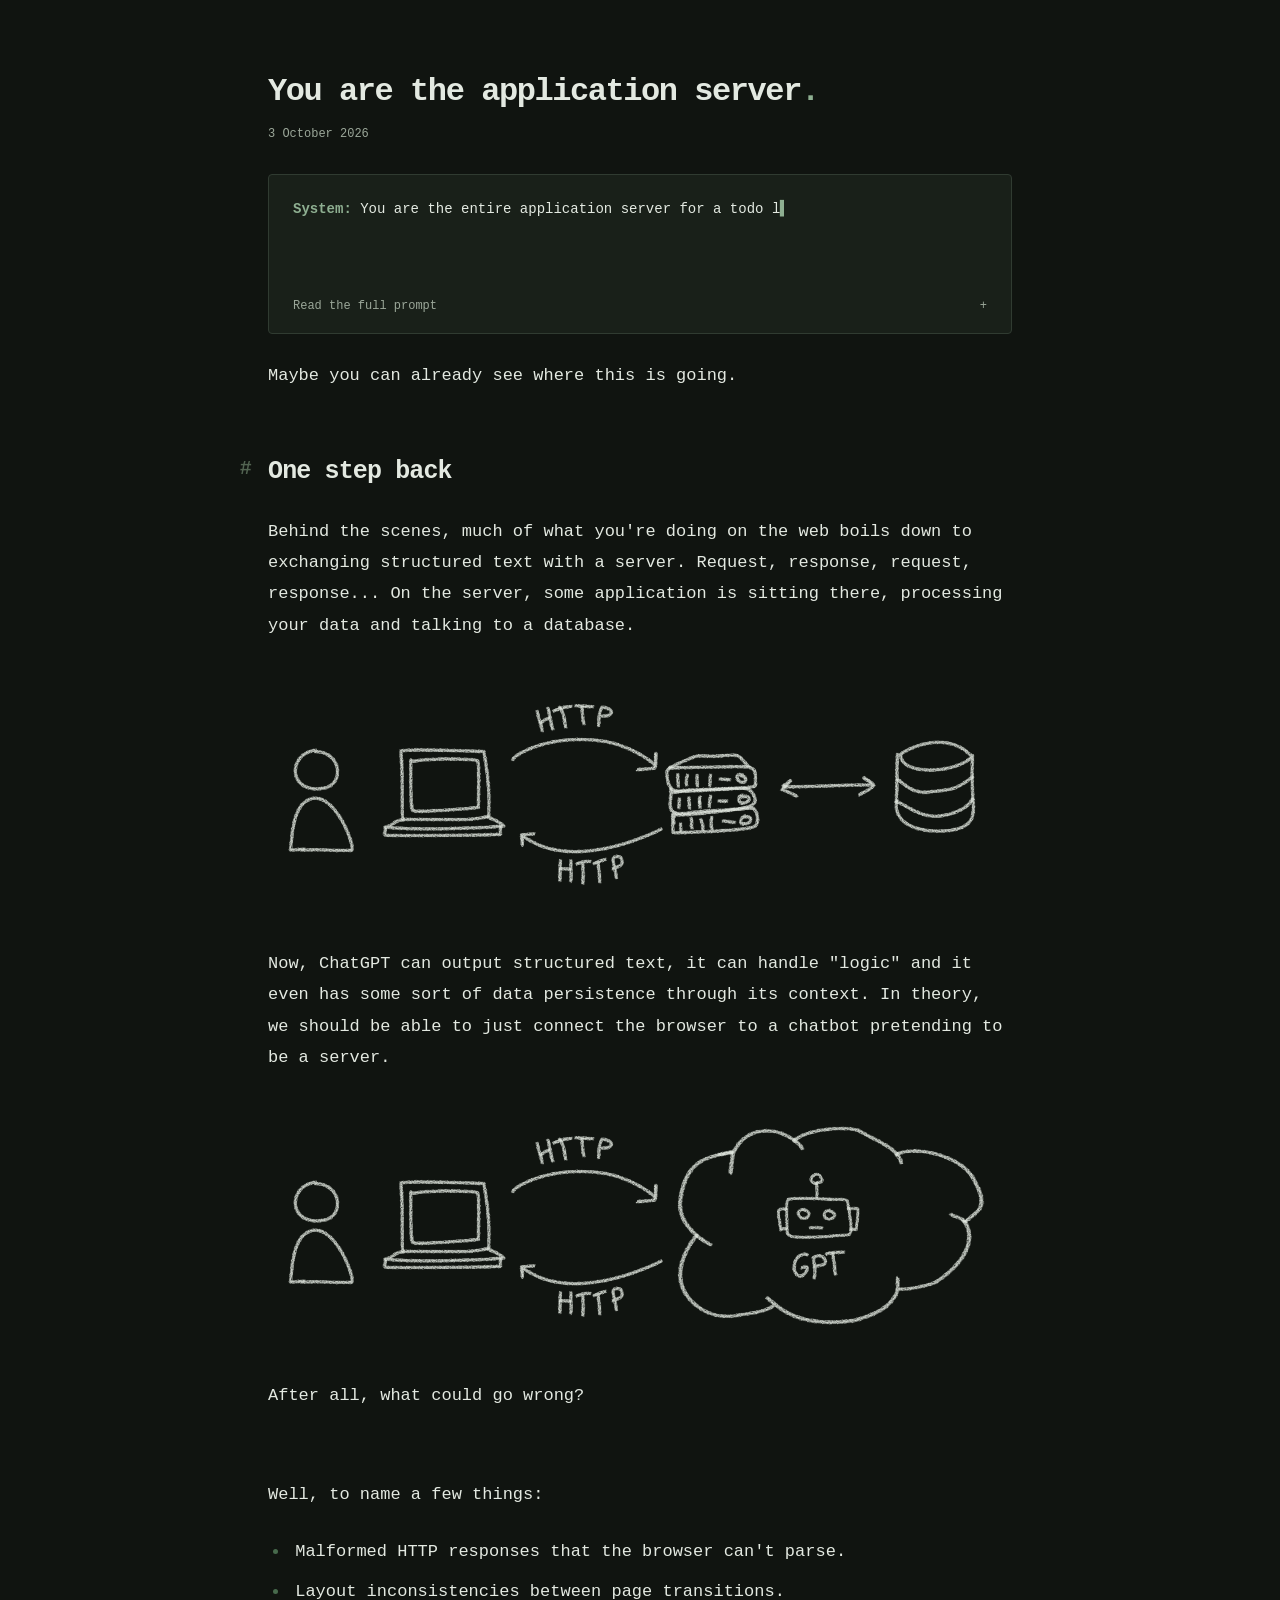
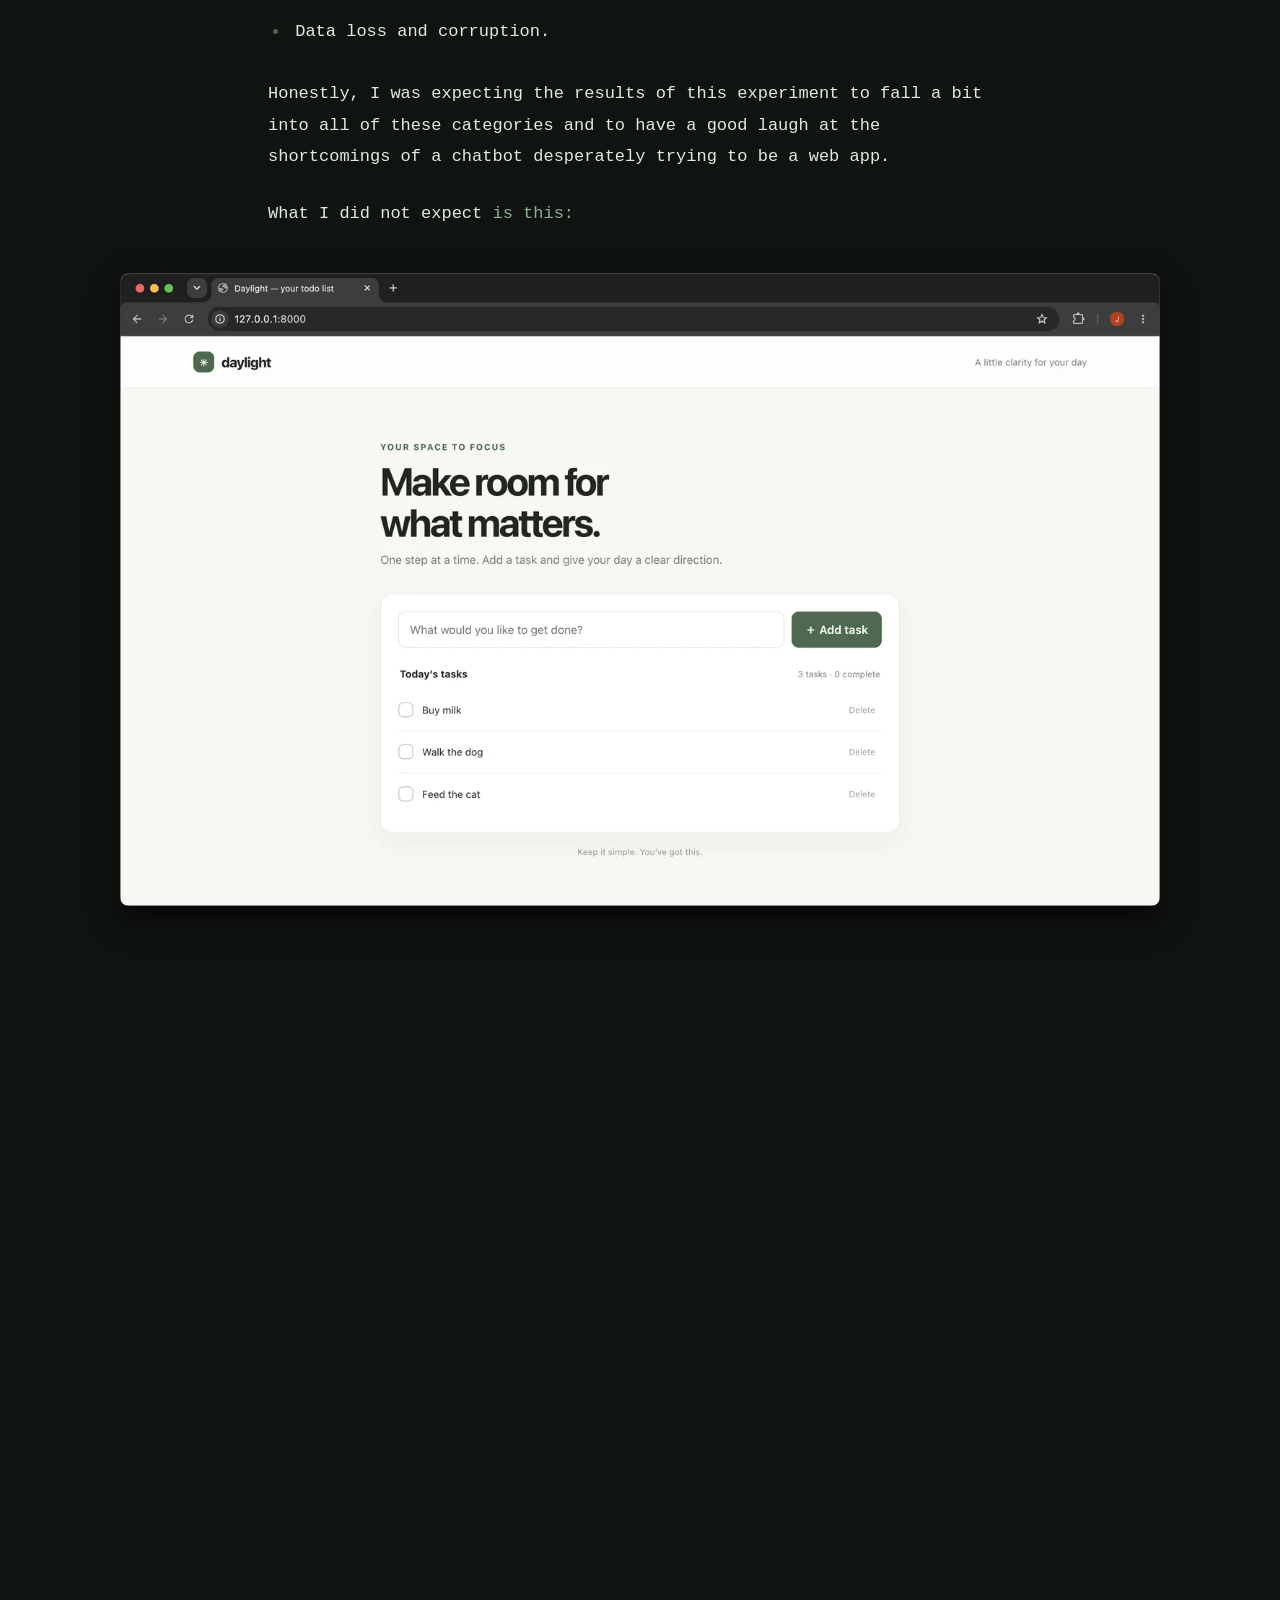
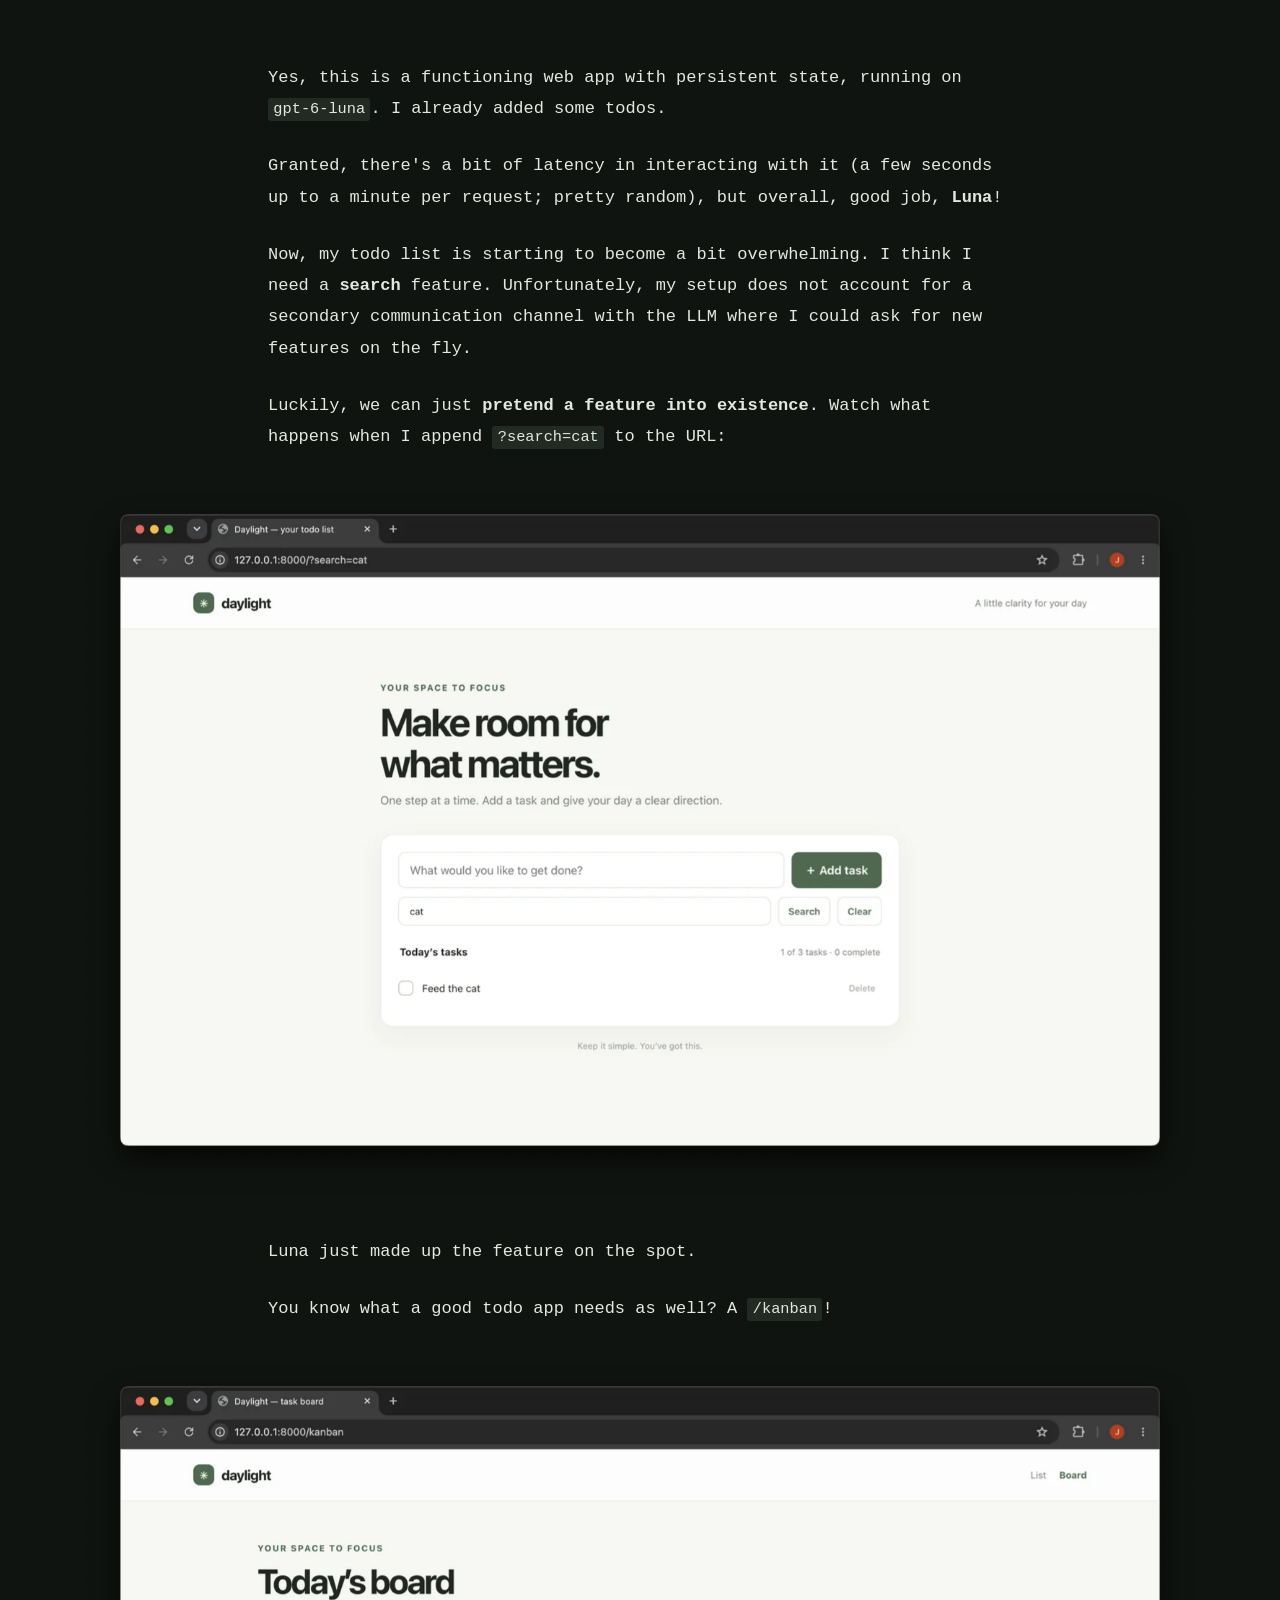
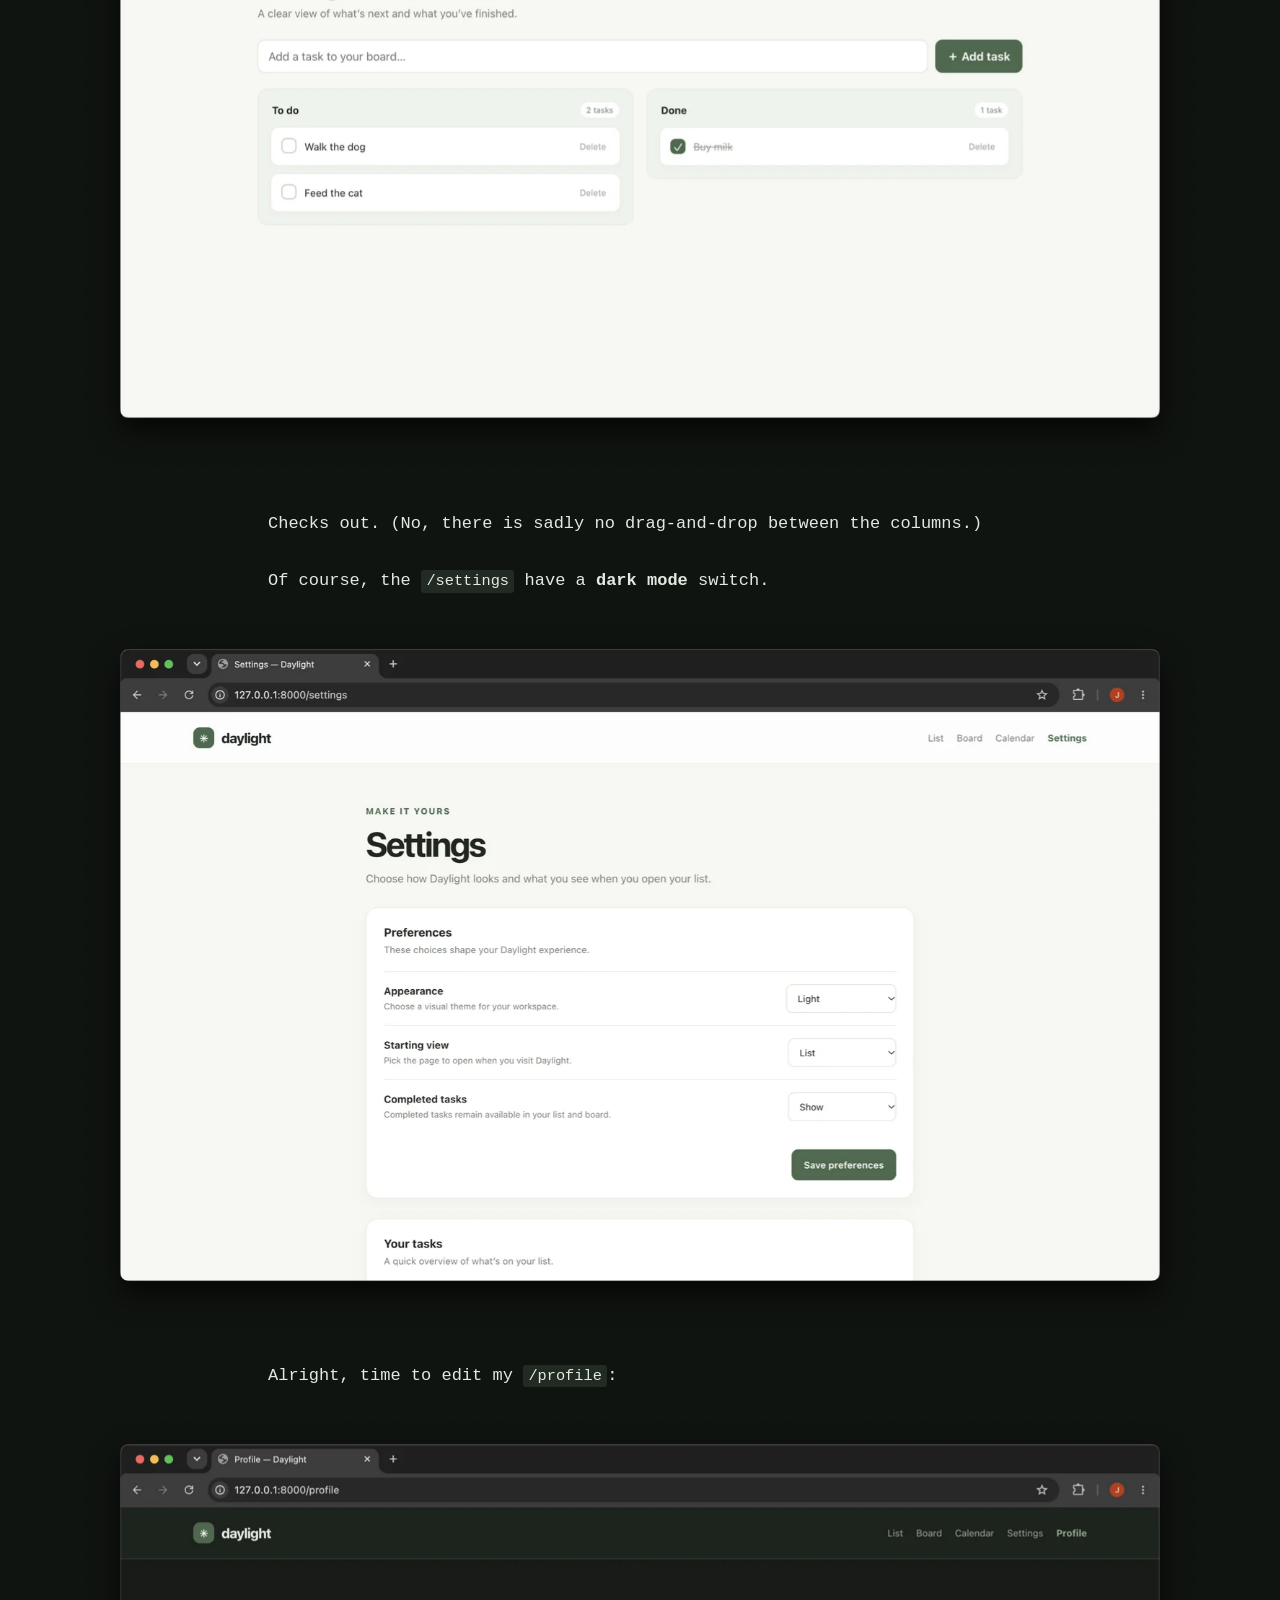
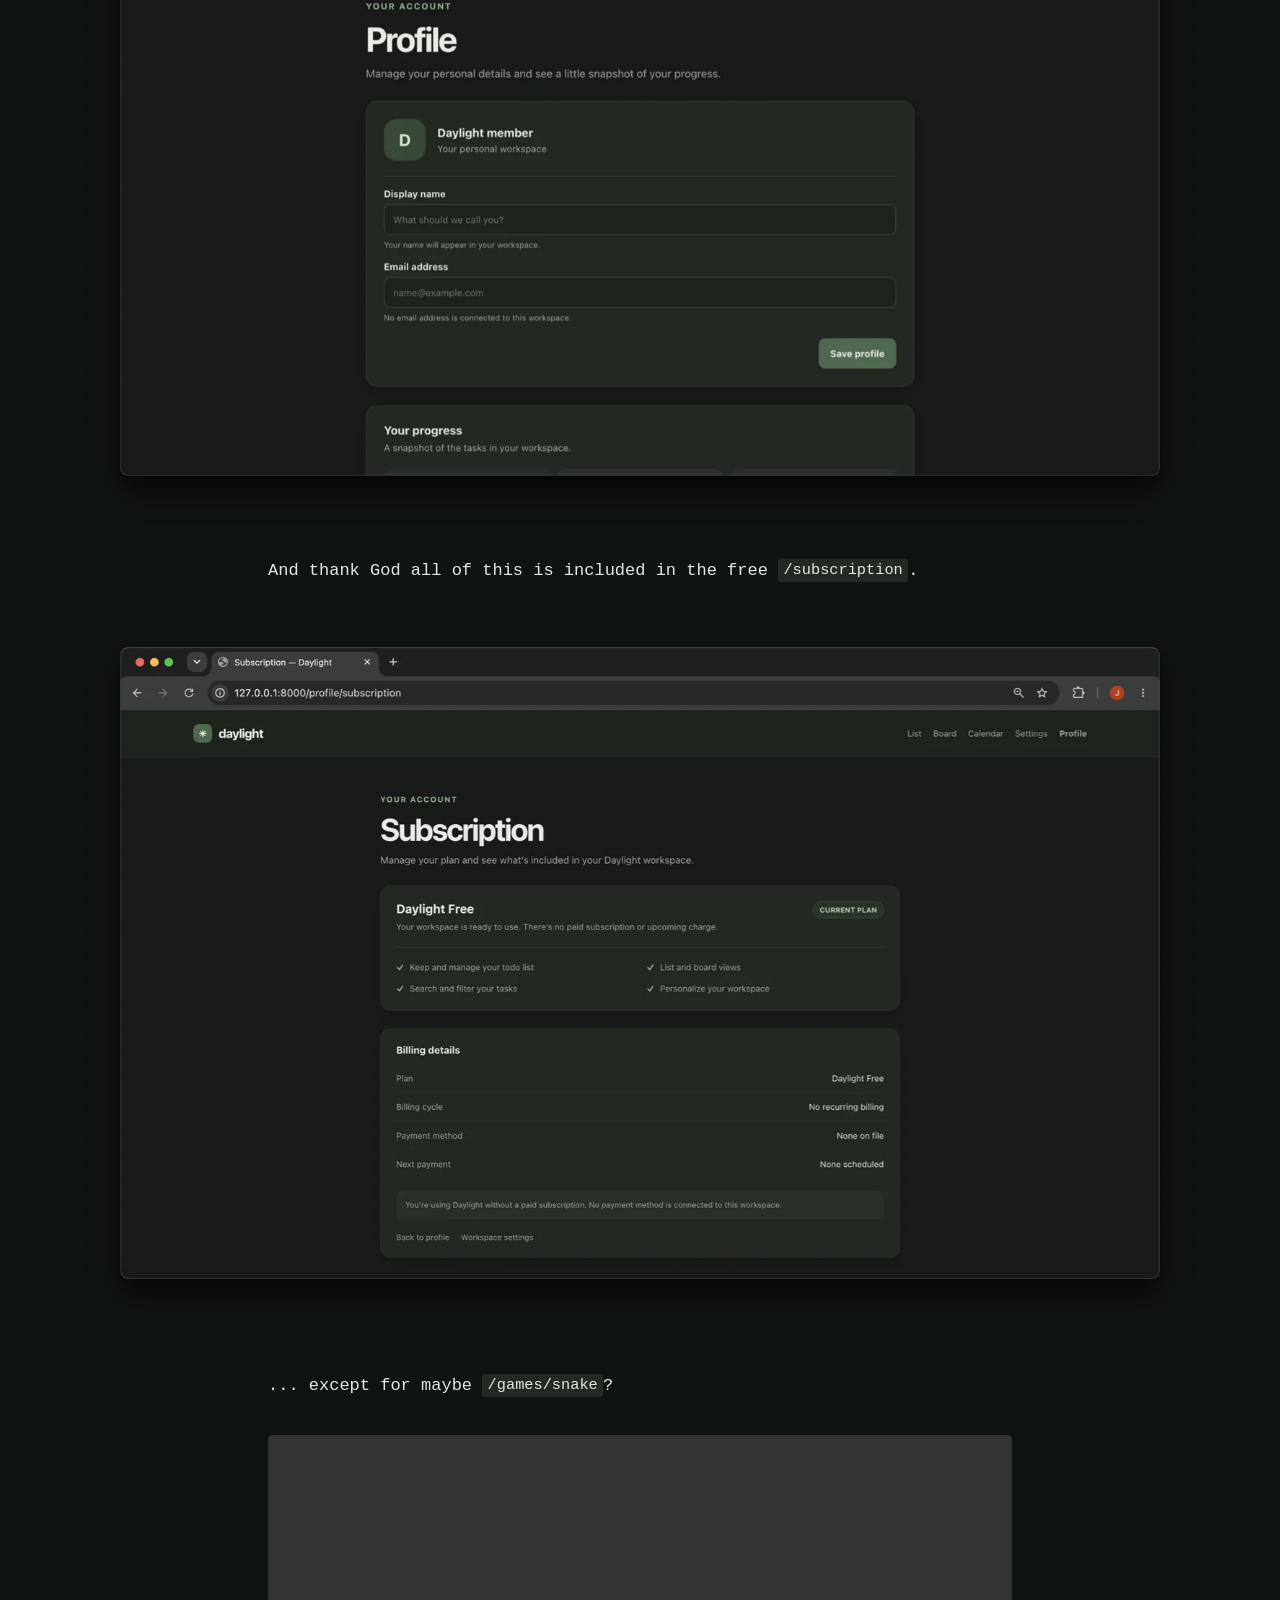
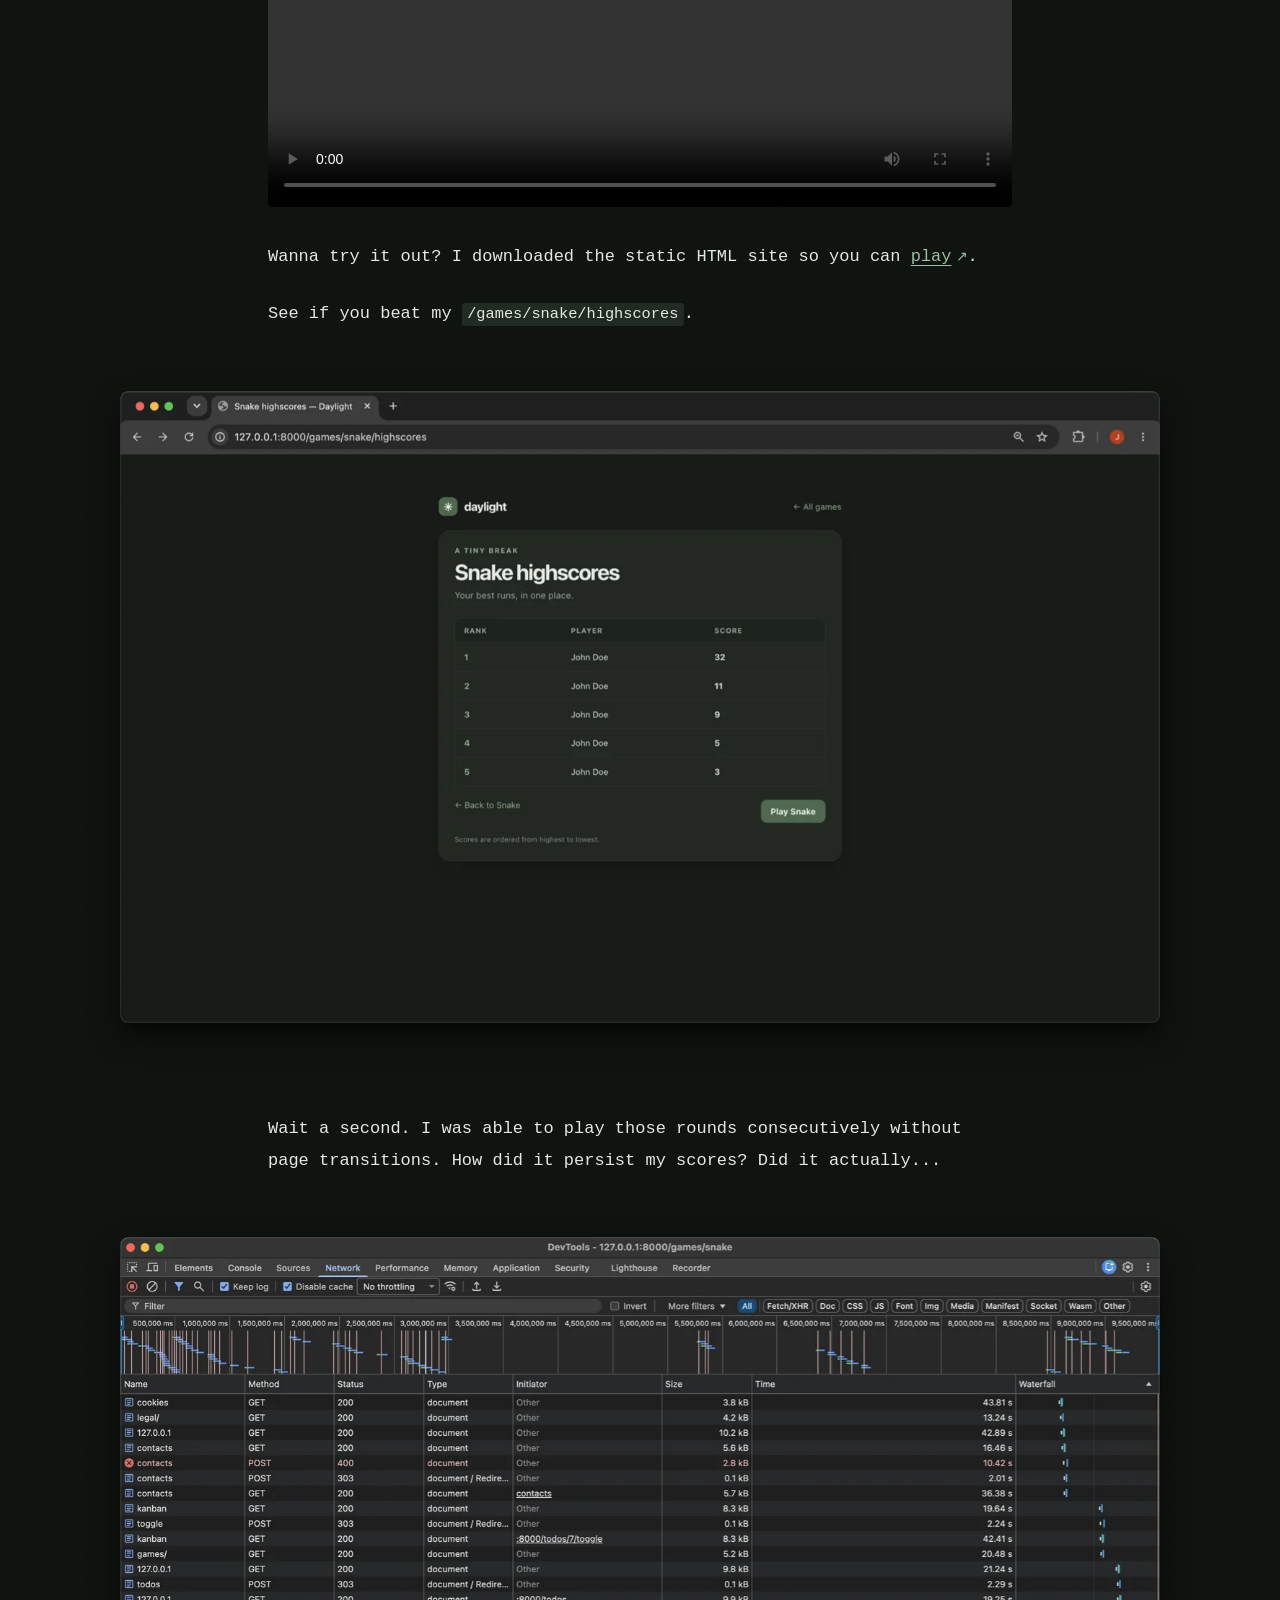
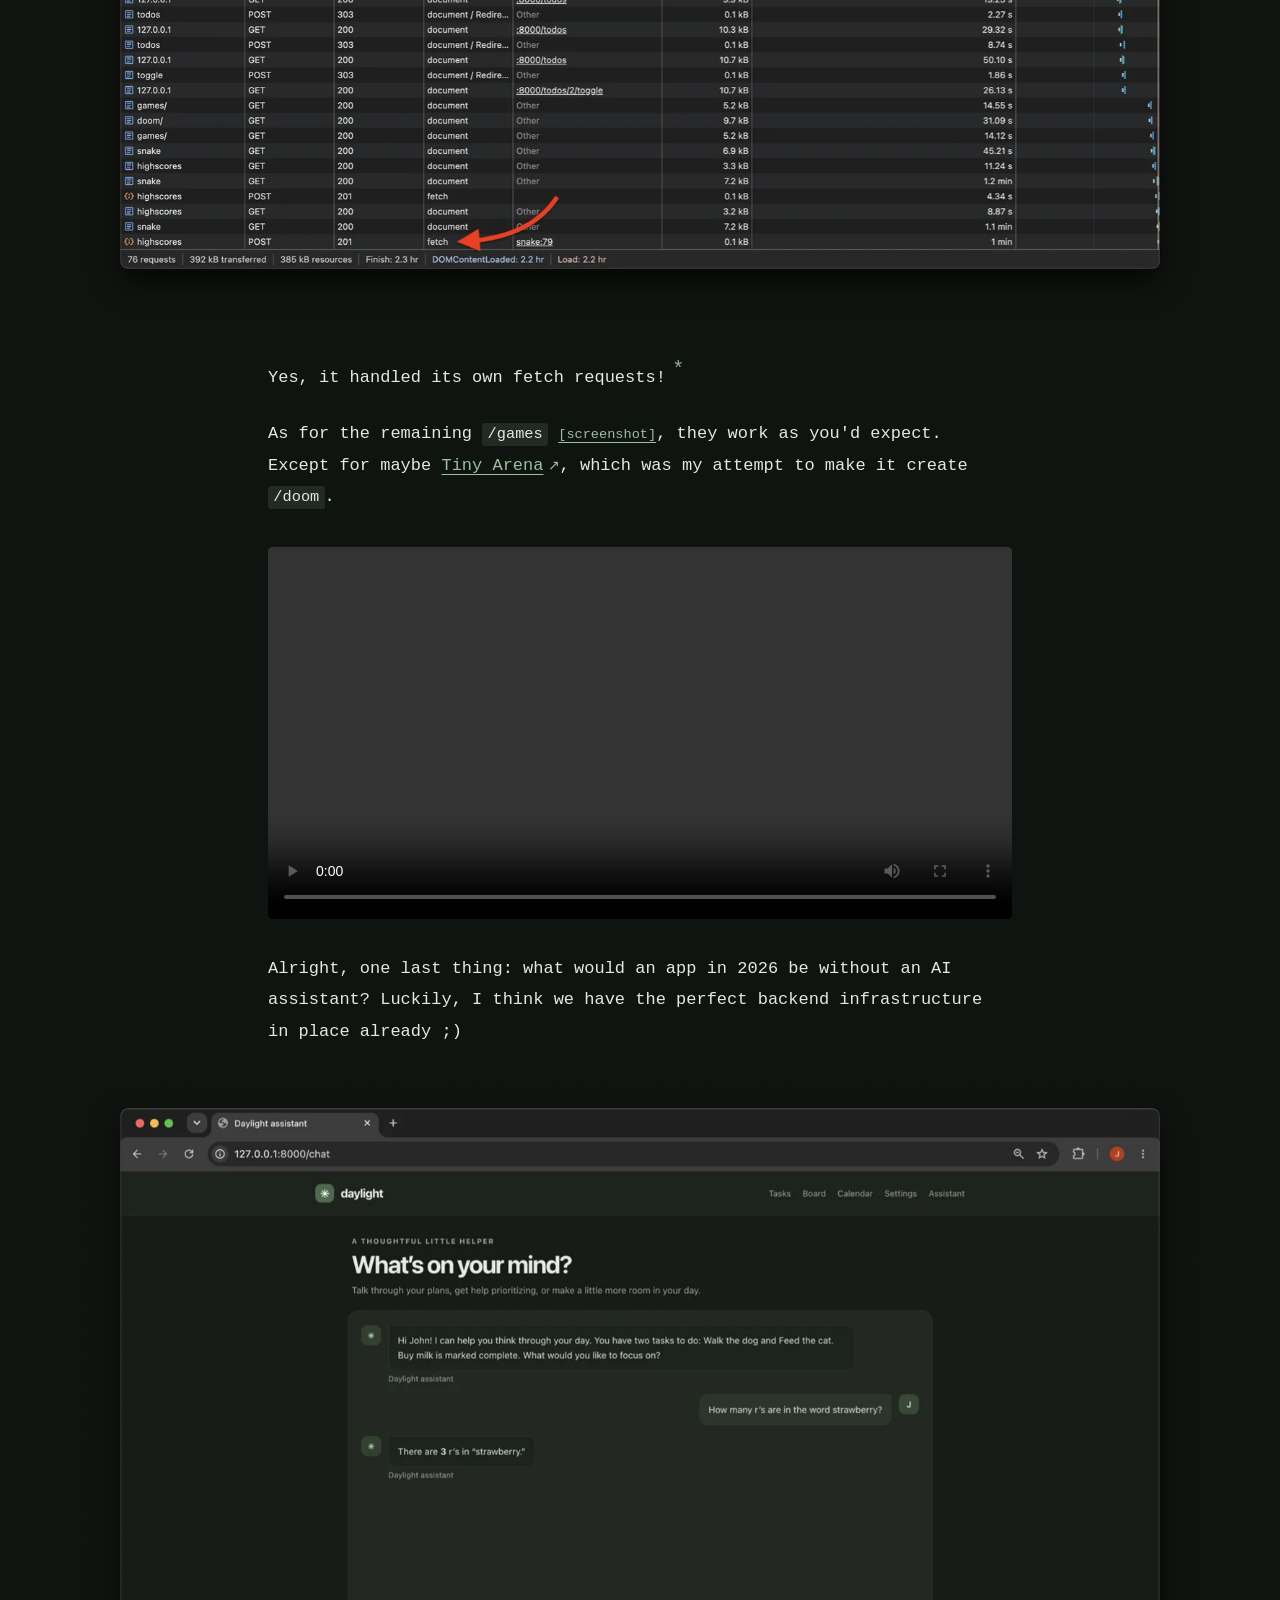
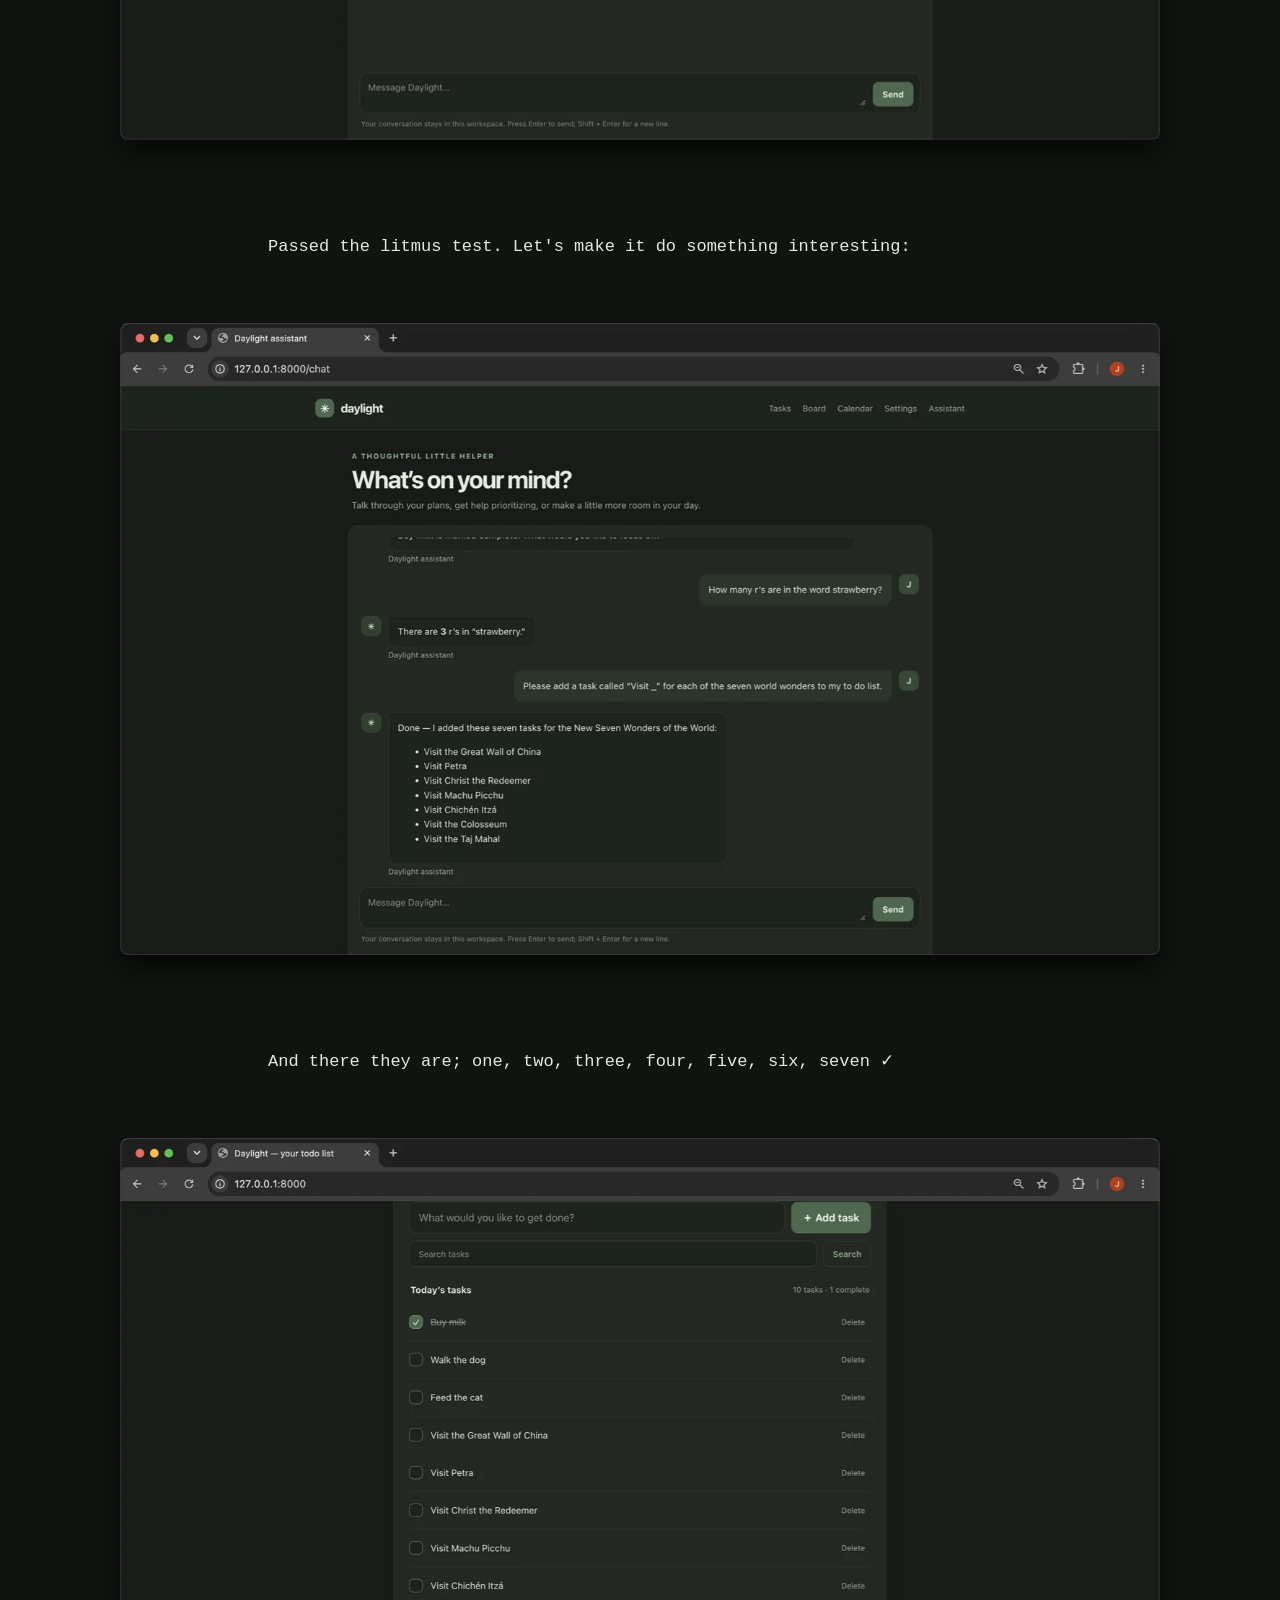
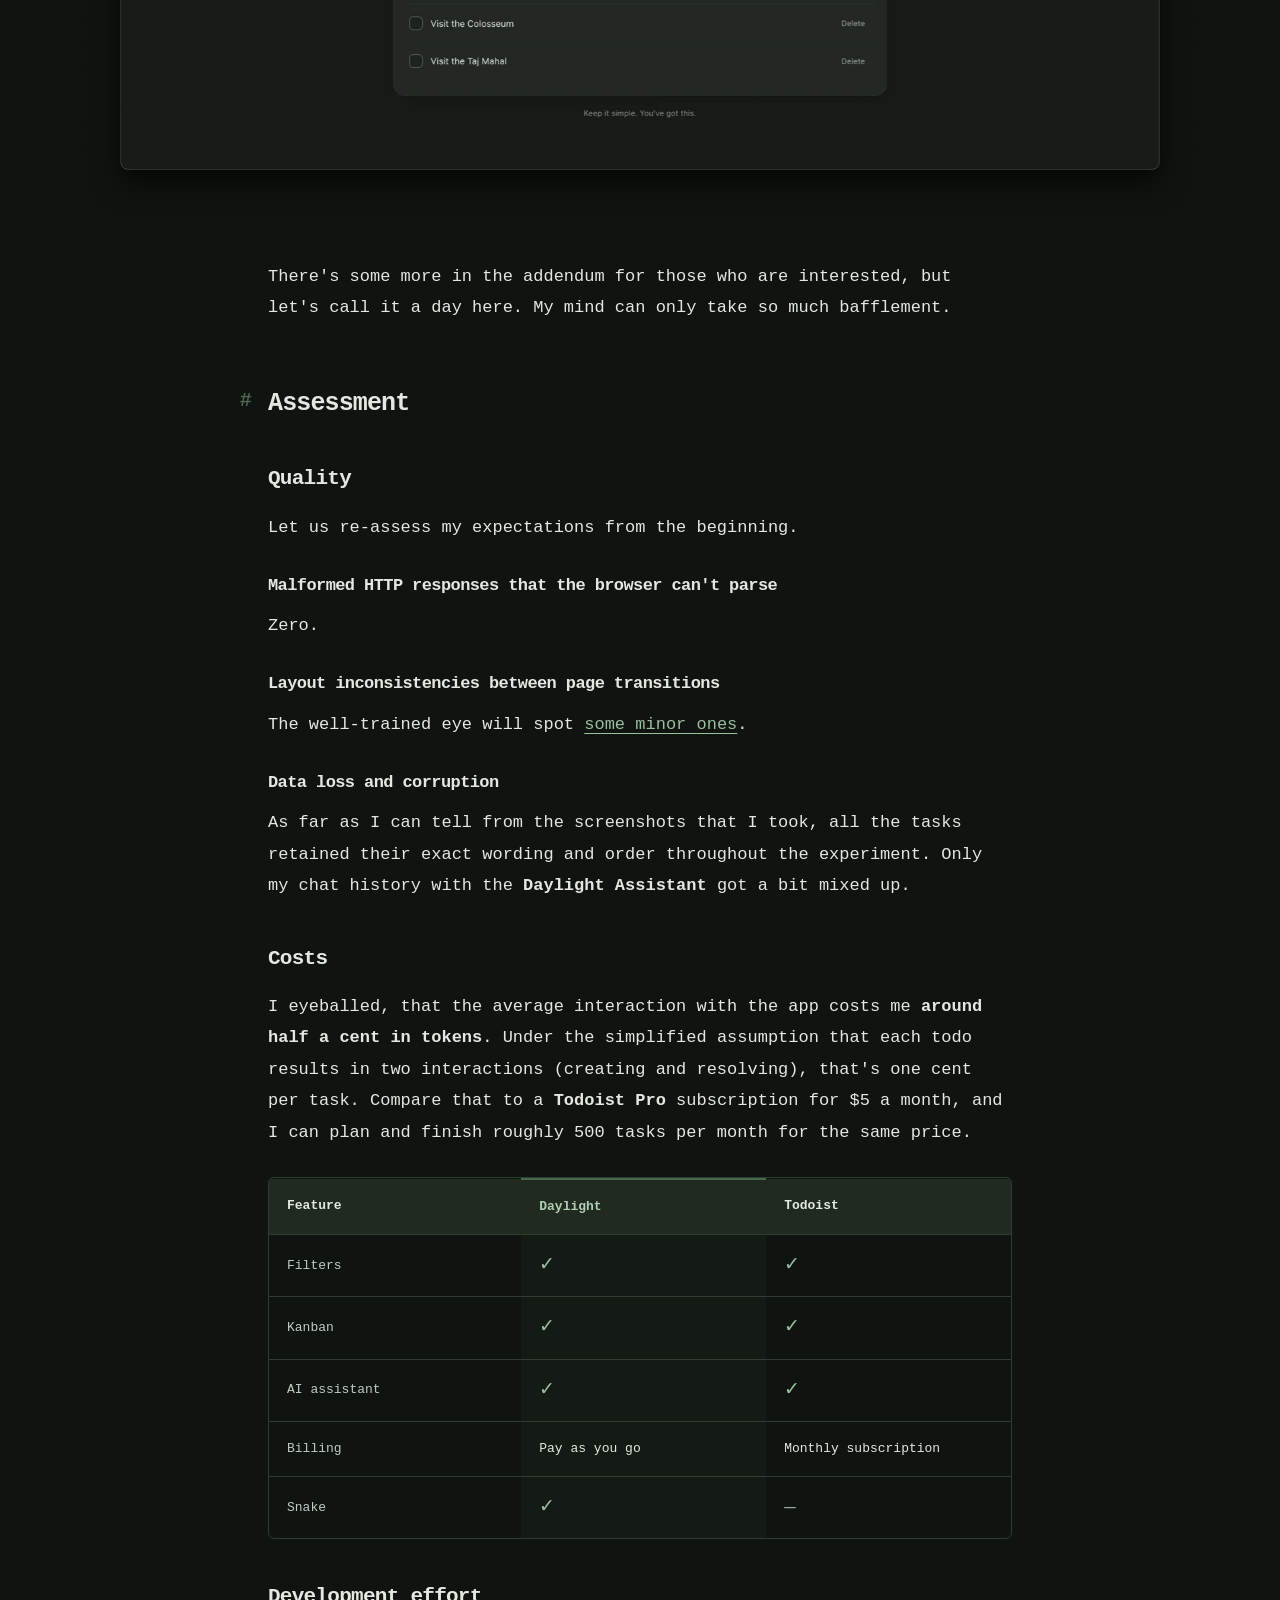
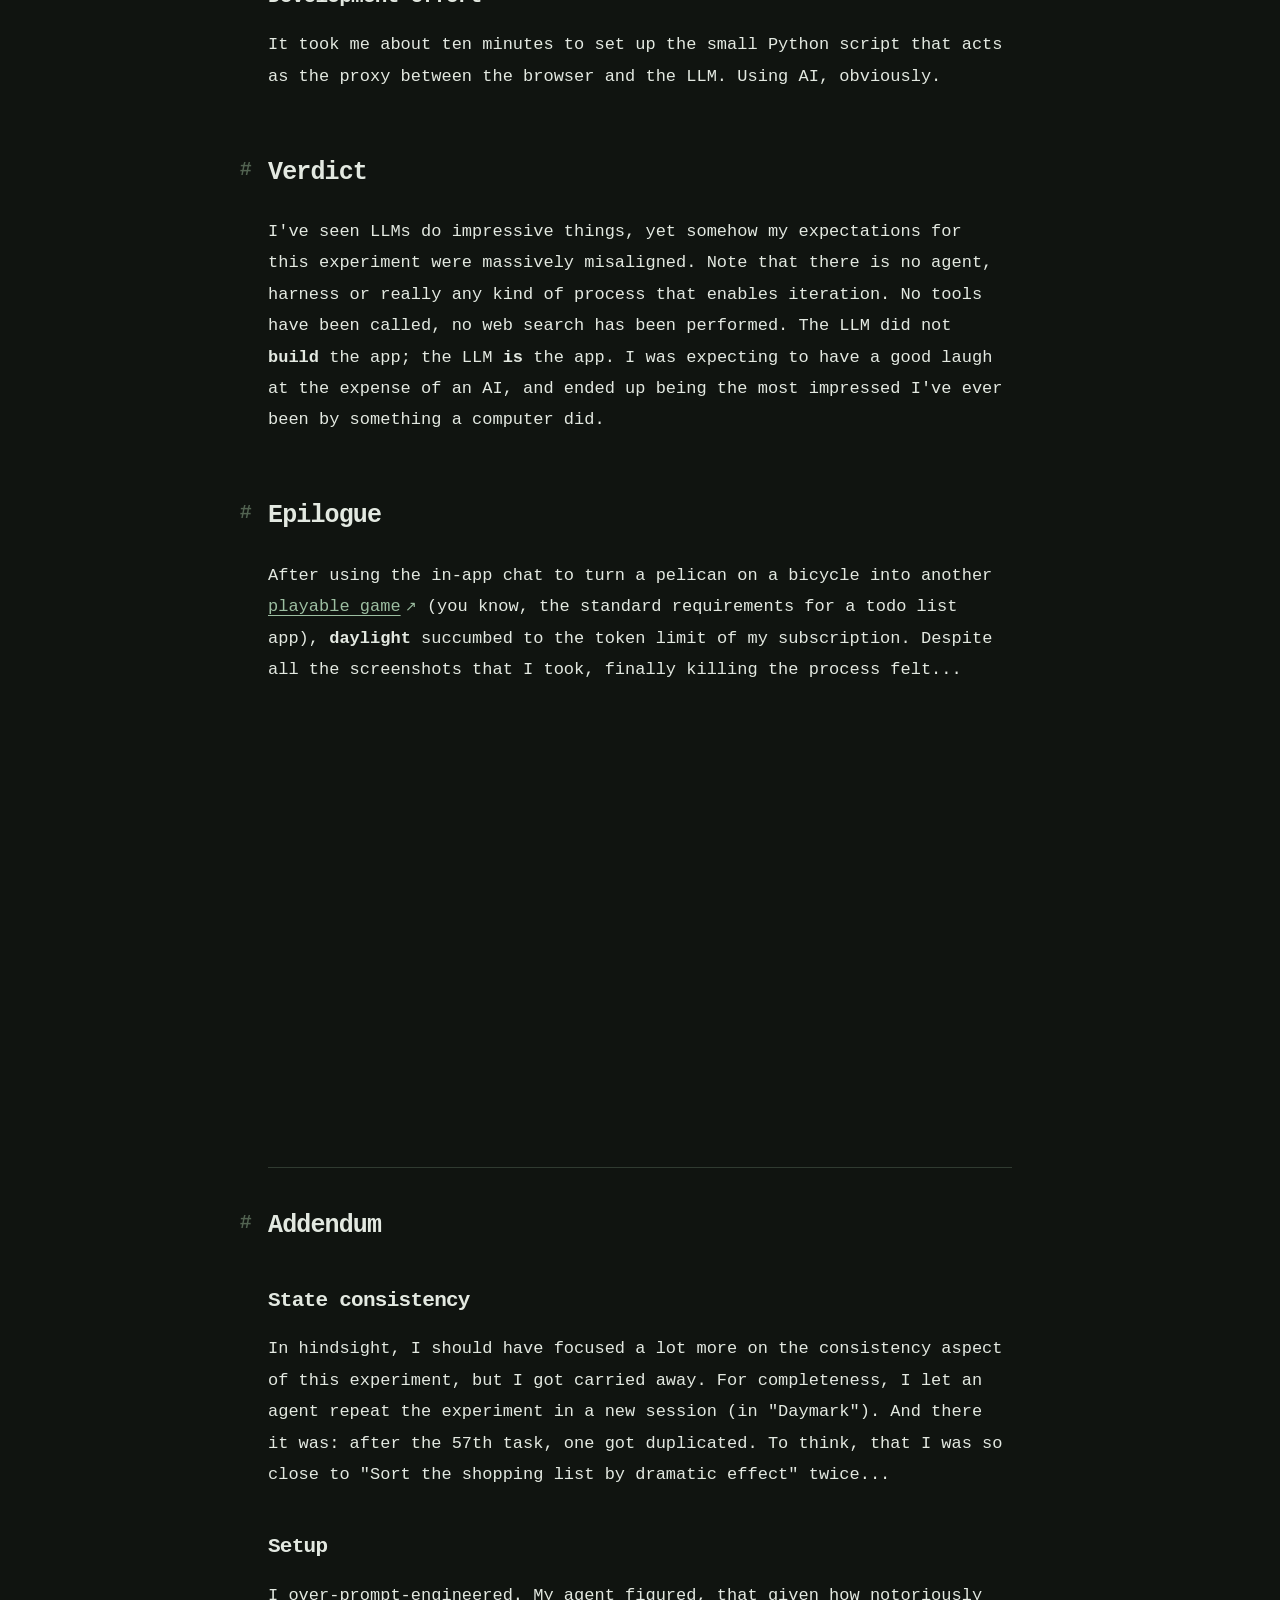
==== you-are-the-application-server/index.html @ 60eaf4f0 "initial commit" ====
<!doctype html>
<html lang="en">
  <head>
    <meta charset="utf-8" />
    <meta name="viewport" content="width=device-width, initial-scale=1" />
    <title>You Are the Application Server</title>
    <meta
      name="description"
      content="An experiment in letting a language model be an entire application server. A todo list, a few invented URLs, and some unexpected consequences."
    />
    <meta name="color-scheme" content="dark" />
    <link
      rel="icon"
      type="image/svg+xml"
      href="data:image/svg+xml,%3Csvg xmlns='http://www.w3.org/2000/svg' viewBox='0 0 32 32'%3E%3Crect width='32' height='32' rx='7' fill='%23476a4c'/%3E%3Cpath d='M16 7v18M8.2 11.5l15.6 9M23.8 11.5l-15.6 9' fill='none' stroke='%23fff' stroke-width='2.8' stroke-linecap='round'/%3E%3C/svg%3E"
    />
    <link rel="stylesheet" href="style.css?v=8467d29d7a" />
    <script src="script.js?v=51bb3269f3" defer></script>
  </head>
  <body>
    <a class="skip-link" href="#article">Skip to article</a>
    <main id="article">
      <header class="article-header">
        <h1>
          You are the application server<span class="title-period">.</span>
        </h1>
        <p class="publication-date">
          <time datetime="2026-09-27">3 October 2026</time>
        </p>
      </header>
      <article class="prose">
        <div class="prompt-block">
          <pre><code id="typed-prompt"><span class="prompt-role">System:</span> You are the entire application server for a todo list app. Every user message is one complete, valid HTTP request. Reply with exactly one complete HTTP/1.1 response and nothing else: no commentary and no Markdown fences.</code></pre>
          <details class="full-prompt">
            <summary>
              <span class="when-closed">Read the full prompt</span
              ><span class="when-open">Collapse prompt</span
              ><span aria-hidden="true">+</span>
            </summary>
            <pre><code>You own all routing, HTML, CSS, JavaScript, todo logic, and todo state. Keep the
canonical todo state only in this conversation. The state must be persistent across page reloads without storing anything on the client.

Include `Connection: close` in every response. You may omit Content-Length because the connection closes after the response.</code></pre>
          </details>
        </div>
        <p class="prompt-follow">
          Maybe you can already see where this is going.
        </p>
        <h2 id="one-step-back">One step back</h2>
        <p>
          Behind the scenes, much of what you&#x27;re doing on the web boils
          down to exchanging structured text with a server. Request, response,
          request, response... On the server, some application is sitting there,
          processing your data and talking to a database.
        </p>
        <figure class="screenshot article-illustration">
          <img
            src="assets/images/illu1.svg"
            alt="A browser exchanges requests and responses with an application server connected to a database."
            width="1241"
            height="392"
            loading="lazy"
            decoding="async"
          />
        </figure>
        <p>
          Now, ChatGPT can output structured text, it can handle "logic" and it
          even has some sort of data persistence through its context. In theory,
          we should be able to just connect the browser to a chatbot pretending
          to be a server.
        </p>
        <figure class="screenshot article-illustration">
          <img
            src="assets/images/illu2.svg"
            alt="A browser connects directly to a language model acting as the application server."
            width="1241"
            height="392"
            loading="lazy"
            decoding="async"
          />
        </figure>
        <p class="breathing-room">After all, what could go wrong?</p>
        <p>Well, to name a few things:</p>
        <ul class="expectations">
          <li>Malformed HTTP responses that the browser can&#x27;t parse.</li>
          <li>Layout inconsistencies between page transitions.</li>
          <li>Data loss and corruption.</li>
        </ul>
        <p>
          Honestly, I was expecting the results of this experiment to fall a bit
          into all of these categories and to have a good laugh at the
          shortcomings of a chatbot desperately trying to be a web app.
        </p>
        <div class="scroll-scene reveal-scene">
          <div class="scene-stage">
            <p class="reveal-line">
              What I did not expect<span class="reveal-ending"> is this:</span>
            </p>
            <figure class="screenshot reveal-image">
              <a
                class="image-link"
                href="assets/images/daylight.png"
                data-lightbox
                data-caption="Daylight, the first working todo list, with Buy milk, Walk the dog, and Feed the cat."
                aria-label="Enlarge: Daylight, the first working todo list, with Buy milk, Walk the dog, and Feed the cat."
                ><img
                  src="assets/images/daylight.webp"
                  alt="Daylight, the first working todo list, with Buy milk, Walk the dog, and Feed the cat."
                  width="3104"
                  height="1974"
                  loading="lazy"
                  decoding="async"
                /><span class="zoom-hint" aria-hidden="true">↗</span></a
              >
            </figure>
          </div>
        </div>
        <p>
          Yes, this is a functioning web app with persistent state, running on
          <code style="white-space: nowrap">gpt-6-luna</code>. I already added
          some todos.
        </p>
        <p>
          Granted, there&#x27;s a bit of latency in interacting with it (a few
          seconds up to a minute per request; pretty random), but overall, good
          job, <b>Luna</b>!
        </p>
        <p>
          Now, my todo list is starting to become a bit overwhelming. I think I
          need a <b>search</b> feature. Unfortunately, my setup does not account
          for a secondary communication channel with the LLM where I could ask
          for new features on the fly.
        </p>
        <p>
          Luckily, we can just
          <b>pretend a feature into existence</b>. Watch what happens when I
          append <code>?search=cat</code> to the URL:
        </p>
        <figure class="screenshot">
          <a
            class="image-link"
            href="assets/images/search.png"
            data-lightbox
            data-caption="Daylight responds to the search query cat with a filtered task list."
            aria-label="Enlarge: Daylight responds to the search query cat with a filtered task list."
            ><img
              src="assets/images/search.webp"
              alt="Daylight responds to the search query cat with a filtered task list."
              width="3104"
              height="1974"
              loading="lazy"
              decoding="async"
            /><span class="zoom-hint" aria-hidden="true">↗</span></a
          >
        </figure>
        <p>Luna just made up the feature on the spot.</p>
        <p>
          You know what a good todo app needs as well? A <code>/kanban</code>!
        </p>
        <figure class="screenshot">
          <a
            class="image-link"
            href="assets/images/kanban.png"
            data-lightbox
            data-caption="The Kanban board created by visiting /kanban."
            aria-label="Enlarge: The Kanban board created by visiting /kanban."
            ><img
              src="assets/images/kanban.webp"
              alt="The Kanban board created by visiting /kanban."
              width="3104"
              height="1974"
              loading="lazy"
              decoding="async"
            /><span class="zoom-hint" aria-hidden="true">↗</span></a
          >
        </figure>
        <p>
          Checks out. (No, there is sadly no drag-and-drop between the columns.)
        </p>
        <p>
          Of course, the <code>/settings</code> have a <b>dark mode</b> switch.
        </p>
        <div class="scroll-scene crossfade-scene">
          <div class="scene-stage">
            <div class="image-stack">
              <figure class="screenshot before">
                <a
                  class="image-link"
                  href="assets/images/settings-light.png"
                  data-lightbox
                  data-caption="Daylight settings in light mode."
                  aria-label="Enlarge: Daylight settings in light mode."
                  ><img
                    src="assets/images/settings-light.webp"
                    alt="Daylight settings in light mode."
                    width="3104"
                    height="1974"
                    loading="lazy"
                    decoding="async"
                  /><span class="zoom-hint" aria-hidden="true">↗</span></a
                >
              </figure>
              <figure class="screenshot after">
                <a
                  class="image-link"
                  href="assets/images/settings-dark.png"
                  data-lightbox
                  data-caption="The same settings page in dark mode."
                  aria-label="Enlarge: The same settings page in dark mode."
                  ><img
                    src="assets/images/settings-dark.webp"
                    alt="The same settings page in dark mode."
                    width="3104"
                    height="1974"
                    loading="lazy"
                    decoding="async"
                  /><span class="zoom-hint" aria-hidden="true">↗</span></a
                >
              </figure>
            </div>
          </div>
        </div>
        <p>Alright, time to edit my <code>/profile</code>:</p>
        <div class="scroll-scene crossfade-scene">
          <div class="scene-stage">
            <div class="image-stack">
              <figure class="screenshot before">
                <a
                  class="image-link"
                  href="assets/images/profile.png"
                  data-lightbox
                  data-caption="The profile page created by visiting /profile."
                  aria-label="Enlarge: The profile page created by visiting /profile."
                  ><img
                    src="assets/images/profile.webp"
                    alt="The profile page created by visiting /profile."
                    width="3104"
                    height="1974"
                    loading="lazy"
                    decoding="async"
                  /><span class="zoom-hint" aria-hidden="true">↗</span></a
                >
              </figure>
              <figure class="screenshot after">
                <a
                  class="image-link"
                  href="assets/images/profile-updated.png"
                  data-lightbox
                  data-caption="The profile after editing."
                  aria-label="Enlarge: The profile after editing."
                  ><img
                    src="assets/images/profile-updated.webp"
                    alt="The profile after editing."
                    width="3104"
                    height="1974"
                    loading="lazy"
                    decoding="async"
                  /><span class="zoom-hint" aria-hidden="true">↗</span></a
                >
              </figure>
            </div>
          </div>
        </div>
        <p>
          And thank God all of this is included in the free
          <code>/subscription</code>.
        </p>
        <figure class="screenshot">
          <a
            class="image-link"
            href="assets/images/subscription.png"
            data-lightbox
            data-caption="Daylight’s free subscription and its included features."
            aria-label="Enlarge: Daylight’s free subscription and its included features."
            ><img
              src="assets/images/subscription.webp"
              alt="Daylight’s free subscription and its included features."
              width="3104"
              height="1974"
              loading="lazy"
              decoding="async"
            /><span class="zoom-hint" aria-hidden="true">↗</span></a
          >
        </figure>
        <p>... except for maybe <code>/games/snake</code>?</p>
        <figure class="video-slot">
          <video
            controls
            playsinline
            preload="metadata"
            aria-label="Snake, in action"
          >
            <source src="assets/videos/snake.mp4" type="video/mp4" />
            Your browser does not support embedded video.
          </video>
        </figure>
        <p>
          Wanna try it out? I downloaded the static HTML site so you can
          <a href="assets/games/snake.html" data-game="snake"
            >play<span class="external-icon" aria-hidden="true">↗</span></a
          >.
        </p>
        <p>See if you beat my <code>/games/snake/highscores</code>.</p>
        <figure class="screenshot">
          <a
            class="image-link"
            href="assets/images/highscores.png"
            data-lightbox
            data-caption="The Snake highscores page with recorded game results."
            aria-label="Enlarge: The Snake highscores page with recorded game results."
            ><img
              src="assets/images/highscores.webp"
              alt="The Snake highscores page with recorded game results."
              width="3104"
              height="1974"
              loading="lazy"
              decoding="async"
            /><span class="zoom-hint" aria-hidden="true">↗</span></a
          >
        </figure>
        <p>
          Wait a second. I was able to play those rounds consecutively without
          page transitions. How did it persist my scores? Did it actually...
        </p>
        <figure class="screenshot">
          <a
            class="image-link"
            href="assets/images/score-request.png"
            data-lightbox
            data-caption="Browser network tools showing the Snake game submitting a score."
            aria-label="Enlarge: Browser network tools showing the Snake game submitting a score."
            ><img
              src="assets/images/score-request.webp"
              alt="Browser network tools showing the Snake game submitting a score."
              width="3104"
              height="1974"
              loading="lazy"
              decoding="async"
            /><span class="zoom-hint" aria-hidden="true">↗</span></a
          >
        </figure>
        <p>
          Yes, it handled its own fetch requests!<span class="note"
            ><button
              type="button"
              class="note-trigger"
              aria-label="When did score submission appear?"
              aria-expanded="false"
            >
              *</button
            ><span class="note-content" role="note"
              >The very first version of the Snake game did not have this
              functionality. It gained it after I hallucinated
              <code>/highscores</code> into existence for the first time.</span
            ></span
          >
        </p>
        <p>
          As for the remaining <code>/games</code>
          <a
            href="assets/images/games.png"
            data-lightbox
            data-caption="Daylight’s collection of games, including Tiny Arena."
            class="image-reference"
            aria-label="View screenshot of the games collection"
            >[screenshot]</a
          >, they work as you&#x27;d expect. Except for maybe
          <a href="assets/games/tiny-arena.html" data-game="tiny-arena"
            >Tiny Arena<span class="external-icon" aria-hidden="true"
              >↗</span
            ></a
          >, which was my attempt to make it create <code>/doom</code>.
        </p>
        <figure class="video-slot">
          <video
            controls
            playsinline
            preload="metadata"
            aria-label="A small detour through Tiny Arena"
          >
            <source src="assets/videos/tiny_arena.mp4" type="video/mp4" />
            Your browser does not support embedded video.
          </video>
        </figure>
        <p>
          Alright, one last thing: what would an app in 2026 be without an AI
          assistant? Luckily, I think we have the perfect backend infrastructure
          in place already ;)
        </p>
        <figure class="screenshot">
          <a
            class="image-link"
            href="assets/images/assistant-reply.png"
            data-lightbox
            data-caption="The Daylight Assistant replies to the first test."
            aria-label="Enlarge: The Daylight Assistant replies to the first test."
            ><img
              src="assets/images/assistant-reply.webp"
              alt="The Daylight Assistant replies to the first test."
              width="3104"
              height="1974"
              loading="lazy"
              decoding="async"
            /><span class="zoom-hint" aria-hidden="true">↗</span></a
          >
        </figure>
        <p>
          Passed the litmus test. Let&#x27;s make it do something interesting:
        </p>
        <figure class="screenshot">
          <a
            class="image-link"
            href="assets/images/assistant-tasks.png"
            data-lightbox
            data-caption="Asking the Daylight Assistant to add tasks."
            aria-label="Enlarge: Asking the Daylight Assistant to add tasks."
            ><img
              src="assets/images/assistant-tasks.webp"
              alt="Asking the Daylight Assistant to add tasks."
              width="3104"
              height="1974"
              loading="lazy"
              decoding="async"
            /><span class="zoom-hint" aria-hidden="true">↗</span></a
          >
        </figure>
        <p>
          And there they are; one, two, three, four, five, six, seven &#10003;
        </p>
        <figure class="screenshot">
          <a
            class="image-link"
            href="assets/images/added-tasks.png"
            data-lightbox
            data-caption="The resulting tasks appear in the todo list."
            aria-label="Enlarge: The resulting tasks appear in the todo list."
            ><img
              src="assets/images/added-tasks.webp"
              alt="The resulting tasks appear in the todo list."
              width="3104"
              height="1974"
              loading="lazy"
              decoding="async"
            /><span class="zoom-hint" aria-hidden="true">↗</span></a
          >
        </figure>
        <p>
          There&#x27;s some more in the addendum for those who are interested,
          but let&#x27;s call it a day here. My mind can only take so much
          bafflement.
        </p>
        <h2 id="assessment">Assessment</h2>
        <h3 id="quality">Quality</h3>
        <p>Let us re-assess my expectations from the beginning.</p>
        <h4 id="malformed-http-responses-that-the-browser-can-t-parse">
          Malformed HTTP responses that the browser can&#x27;t parse
        </h4>
        <p>Zero.</p>
        <h4 id="layout-inconsistencies-between-page-transitions">
          Layout inconsistencies between page transitions
        </h4>
        <p>
          The well-trained eye will spot
          <a
            href="assets/images/layout-diff-loop.webp"
            data-lightbox
            data-gallery
            data-caption="Navigation labels change size and order between generated pages."
            >some minor ones</a
          >.
        </p>
        <h4 id="data-loss-and-corruption">Data loss and corruption</h4>
        <p>
          As far as I can tell from the screenshots that I took, all the tasks
          retained their exact wording and order throughout the experiment. Only
          my chat history with the
          <b>Daylight Assistant</b> got a bit mixed up.
        </p>
        <h3 id="costs">Costs</h3>
        <p>
          I eyeballed, that the average interaction with the app costs me
          <b>around half a cent in tokens</b>. Under the simplified assumption
          that each todo results in two interactions (creating and resolving),
          that&#x27;s one cent per task. Compare that to a
          <b>Todoist Pro</b> subscription for $5 a month, and I can plan and
          finish roughly 500 tasks per month for the same price.
        </p>
        <div class="table-wrap">
          <table class="comparison">
            <caption class="sr-only">
              Daylight and Todoist feature comparison
            </caption>
            <colgroup>
              <col class="feature-column" />
              <col class="daylight-column" />
              <col />
            </colgroup>
            <thead>
              <tr>
                <th scope="col">Feature</th>
                <th scope="col">Daylight</th>
                <th scope="col">Todoist</th>
              </tr>
            </thead>
            <tbody>
              <tr>
                <th scope="row">Filters</th>
                <td>
                  <span class="feature-yes" aria-label="Included">✓</span>
                </td>
                <td>
                  <span class="feature-yes" aria-label="Included">✓</span>
                </td>
              </tr>
              <tr>
                <th scope="row">Kanban</th>
                <td>
                  <span class="feature-yes" aria-label="Included">✓</span>
                </td>
                <td>
                  <span class="feature-yes" aria-label="Included">✓</span>
                </td>
              </tr>
              <tr>
                <th scope="row">AI assistant</th>
                <td>
                  <span class="feature-yes" aria-label="Included">✓</span>
                </td>
                <td>
                  <span class="feature-yes" aria-label="Included">✓</span>
                </td>
              </tr>
              <tr>
                <th scope="row">Billing</th>
                <td>Pay as you go</td>
                <td>Monthly subscription</td>
              </tr>
              <tr>
                <th scope="row">Snake</th>
                <td>
                  <span class="feature-yes" aria-label="Included">✓</span>
                </td>
                <td>
                  <span class="feature-no" aria-label="Not included">—</span>
                </td>
              </tr>
            </tbody>
          </table>
        </div>
        <h3 id="development-effort">Development effort</h3>
        <p>
          It took me about ten minutes to set up the small Python script that
          acts as the proxy between the browser and the LLM. Using AI,
          obviously.
        </p>
        <h2 id="verdict">Verdict</h2>
        <p>
          I&#x27;ve seen LLMs do impressive things, yet somehow my expectations
          for this experiment were massively misaligned. Note that there is no
          agent, harness or really any kind of process that enables iteration.
          No tools have been called, no web search has been performed. The LLM
          did not <b>build</b> the app; the LLM <b>is</b> the app. I was
          expecting to have a good laugh at the expense of an AI, and ended up
          being the most impressed I&#x27;ve ever been by something a computer
          did.
        </p>
        <h2 id="epilogue">Epilogue</h2>
        <p>
          After using the in-app chat to turn a pelican on a bicycle into
          another
          <a href="assets/games/pelican.html" data-game="pelican"
            >playable game<span class="external-icon" aria-hidden="true"
              >↗</span
            ></a
          >
          (you know, the standard requirements for a todo list app),
          <strong>daylight</strong> succumbed to the token limit of my
          subscription. Despite all the screenshots that I took, finally killing
          the process felt... <span class="epilogue-ending">strange.</span>
        </p>
        <h2 id="addendum">Addendum</h2>
        <h3 id="state-consistency">State consistency</h3>
        <p>
          In hindsight, I should have focused a lot more on the consistency
          aspect of this experiment, but I got carried away. For completeness, I
          let an agent repeat the experiment in a new session (in "Daymark").
          And there it was: after the 57th task, one got duplicated. To think,
          that I was so close to "Sort the shopping list by dramatic effect"
          twice...
        </p>
        <h3 id="setup">Setup</h3>
        <p>
          I over-prompt-engineered. My agent figured, that given how notoriously
          bad LLMs are at counting, the
          <code>Content-Length</code> header could become an issue. It added
          some instructions to circumvent it. Fine by me. After all who knows an
          LLM better than an LLM?
        </p>
        <div class="prompt-block">
          <pre><code>Include `Connection: close` in every response. You may omit Content-Length because the connection closes after the response.</code></pre>
        </div>
        <p>
          As it turns out, this was unnecessary. Even without it, the models did
          not even attempt to generate
          <code>Content-Length</code>. <b>Fun fact:</b> Did you know, that 
          HTTP/1.0 and HTTP/1.1 responses require no headers at all in order to
          be valid?
        </p>
        <h3 id="future-work">Future work</h3>
        <p>
          It would be very interesting to repeat this experiment with an app
          that has a bit more business logic. Maybe even different accounts with
          access to different entities. We could also try to make use of the
          fact, that we have historization by default. Luckily, the whole setup
          is ridiculously simple, so feel free to have a shot.
        </p>
        <h3 id="other-models">Other models</h3>
        <p>
          I did repeat this experiment with other models by OpenAI, but none of
          the results turned out to be as interesting (or should I say:
          entertaining).
        </p>
        <p><b>Astra</b> produced a very sophisticated web app.</p>
        <figure class="screenshot">
          <a
            class="image-link"
            href="assets/images/astra.png"
            data-lightbox
            data-caption="The todo application produced by Astra."
            aria-label="Enlarge: The todo application produced by Astra."
            ><img
              src="assets/images/astra.webp"
              alt="The todo application produced by Astra."
              width="3104"
              height="1974"
              loading="lazy"
              decoding="async"
            /><span class="zoom-hint" aria-hidden="true">↗</span></a
          >
        </figure>
        <p>
          But it outsmarted me when I tried to get it to hallucinate features.
        </p>
        <figure class="screenshot">
          <a
            class="image-link"
            href="assets/images/astra-response.png"
            data-lightbox
            data-caption="Astra’s response to a request for an unimplemented feature."
            aria-label="Enlarge: Astra’s response to a request for an unimplemented feature."
            ><img
              src="assets/images/astra-response.webp"
              alt="Astra’s response to a request for an unimplemented feature."
              width="3104"
              height="1974"
              loading="lazy"
              decoding="async"
            /><span class="zoom-hint" aria-hidden="true">↗</span></a
          >
        </figure>
        <p>
          <b>Sol</b> created my personal favorite UI and the most charming
          product name. (And it knew to prevent XSS)
        </p>
        <figure class="screenshot">
          <a
            class="image-link"
            href="assets/images/sol.png"
            data-lightbox
            data-caption="The todo application and interface produced by Sol."
            aria-label="Enlarge: The todo application and interface produced by Sol."
            ><img
              src="assets/images/sol.webp"
              alt="The todo application and interface produced by Sol."
              width="3104"
              height="1974"
              loading="lazy"
              decoding="async"
            /><span class="zoom-hint" aria-hidden="true">↗</span></a
          >
        </figure>
        <p>It had a restrictive robots.txt. Peak irony.</p>
        <figure class="screenshot">
          <a
            class="image-link"
            href="assets/images/robots.png"
            data-lightbox
            data-caption="Sol’s restrictive robots.txt response."
            aria-label="Enlarge: Sol’s restrictive robots.txt response."
            ><img
              src="assets/images/robots.webp"
              alt="Sol’s restrictive robots.txt response."
              width="3104"
              height="1974"
              loading="lazy"
              decoding="async"
            /><span class="zoom-hint" aria-hidden="true">↗</span></a
          >
        </figure>
        <p>This is <b>GPT-4o</b>, the flagship model from 2 years ago:</p>
        <figure class="screenshot">
          <a
            class="image-link"
            href="assets/images/gpt-4o.png"
            data-lightbox
            data-caption="The todo application produced by GPT-4o."
            aria-label="Enlarge: The todo application produced by GPT-4o."
            ><img
              src="assets/images/gpt-4o.webp"
              alt="The todo application produced by GPT-4o."
              width="3104"
              height="1974"
              loading="lazy"
              decoding="async"
            /><span class="zoom-hint" aria-hidden="true">↗</span></a
          >
        </figure>
        <p>
          Now, that&#x27;s more like what I expected of this experiment. It even
          ignored my instructions about data persistence: refreshing the page
          clears the list.
        </p>
        <p>
          And finally, what better way to finish this off than with good
          ol&#x27; <b style="white-space: nowrap">GPT-3.5</b>:
        </p>
        <figure class="screenshot">
          <a
            class="image-link"
            href="assets/images/gpt-35.png"
            data-lightbox
            data-caption="The response produced by GPT-3.5."
            aria-label="Enlarge: The response produced by GPT-3.5."
            ><img
              src="assets/images/gpt-35.webp"
              alt="The response produced by GPT-3.5."
              width="3104"
              height="1974"
              loading="lazy"
              decoding="async"
            /><span class="zoom-hint" aria-hidden="true">↗</span></a
          >
        </figure>
      </article>
      <footer class="article-footer">
        <span aria-hidden="true">Connection: close</span
        ><a href="#article">Back to top ↑</a>
      </footer>
    </main>
    <dialog id="media-dialog" aria-labelledby="media-title">
      <h2 id="media-title" class="sr-only">Image</h2>
      <button type="button" id="close-dialog" aria-label="Close viewer">
        Close <span aria-hidden="true">×</span>
      </button>
      <div class="dialog-body" id="media-body"></div>
      <div class="gallery-controls" hidden>
        <button type="button" id="gallery-prev" aria-label="Previous image">
          ←
        </button>
        <p id="gallery-position" aria-live="polite"></p>
        <button type="button" id="gallery-next" aria-label="Next image">
          →
        </button>
      </div>
    </dialog>
  </body>
</html>
---- you-are-the-application-server/style.css ----
:root {
  --paper: #101410;
  --ink: #e3e9e1;
  --muted: #9ba799;
  --rule: #303b31;
  --accent: #476a4c;
  --accent-text: #8eaf91;
  --link: #9cbea1;
  --code: #222b23;
  color-scheme: dark;
  --mono: ui-monospace, "SFMono-Regular", Menlo, Consolas, "Liberation Mono", monospace;
  --image-width: min(1120px, calc(100vw - 32px));
}
* { box-sizing: border-box; }
html { scroll-behavior: auto; scroll-padding-top: 2rem; }
body {
  margin: 0;
  background: var(--paper);
  color: var(--ink);
  font: 17px/1.85 var(--mono);
  -webkit-font-smoothing: antialiased;
}
::selection { background: #476a4c; color: #fff; }
a { color: var(--link); text-decoration-thickness: 1px; text-underline-offset: 4px; }
a:hover { text-decoration-thickness: 2px; }
button { font: inherit; cursor: pointer; }
button, a, summary { -webkit-tap-highlight-color: transparent; }
:focus-visible { outline: 2px solid var(--accent); outline-offset: 5px; }
[hidden] { display: none !important; }
main { max-width: 800px; margin: 0 auto; padding: 0 28px; }
.article-header { padding: 70px 0 30px; }
h1 {
  font-size: 32px;
  line-height: 1.35;
  letter-spacing: -.045em;
  font-weight: 650;
  margin: 0;
}
.title-period { color: var(--accent-text); }
p { margin: 0 0 1.5em; }
h2, h3, h4 { line-height: 1.45; letter-spacing: -.035em; font-weight: 650; scroll-margin-top: 30px; }
h2 { font-size: 25px; margin: 2.5em 0 1em; position: relative; }
h2::before { content: "#"; position: absolute; right: calc(100% + 17px); color: #526351; font-size: 20px; }
h3 { font-size: 21px; margin: 2em 0 .8em; }
h4 { font-size: 17px; margin: 1.8em 0 .7em; }
code { font: .9em/1.6 var(--mono); background: var(--code); padding: .16em .35em; border-radius: 3px; overflow-wrap: anywhere; }
pre { white-space: pre-wrap; overflow-wrap: anywhere; margin: 0; font: 14px/1.8 var(--mono); }
pre code { background: none; padding: 0; border-radius: 0; font: inherit; }
strong { font-weight: 650; }
.prompt-block { background: #192019; border: 1px solid var(--rule); border-radius: 4px; margin-bottom: 26px; }
.prompt-block > pre { padding: 22px 24px 16px; }
.full-prompt { position: relative; padding-bottom: 44px; }
.full-prompt summary {
  position: absolute; left: 0; right: 0; bottom: 0;
  padding: 8px 24px 17px;
  font: 12px/1.6 var(--mono);
  color: var(--muted);
  cursor: pointer;
  list-style: none;
  display: flex;
  justify-content: space-between;
}
.full-prompt summary::-webkit-details-marker { display: none; }
.full-prompt summary:hover { color: var(--accent-text); }
.full-prompt pre { padding: 3px 24px 23px; }
.when-open, .full-prompt[open] .when-closed { display: none; }
.full-prompt[open] .when-open { display: inline; }
.full-prompt[open] summary > span:last-child { transform: rotate(45deg); }
.typing-cursor::after { content: "▍"; color: var(--accent-text); animation: blink .8s steps(2, start) infinite; }
.prompt-follow { opacity: 1; }
.breathing-room { margin-bottom: 4em; }
ul { padding-left: 1.25em; margin: 0 0 1.8em; }
li { padding-left: .35em; margin: .5em 0; }
.expectations li::marker { color: var(--accent); }

/* Images break out of the text column, without adding a background to their transparency. */
.screenshot {
  width: var(--image-width);
  margin: 2em 0 2.2em;
  margin-left: calc((100% - var(--image-width)) / 2);
}
.article-illustration {
  width: 100%;
  margin-left: 0;
}
.image-link { display: block; position: relative; cursor: zoom-in; line-height: 0; background: transparent; }
.screenshot img { display: block; width: 100%; height: auto; background: transparent; }
.zoom-hint {
  position: absolute; bottom: 16px; right: 18px; display: grid; place-items: center;
  width: 28px; height: 28px; font: 18px/1 var(--mono); color: var(--ink); background: var(--paper);
  border: 1px solid var(--rule); border-radius: 4px; opacity: 0; transition: opacity .2s;
}
.image-link:hover .zoom-hint, .image-link:focus-visible .zoom-hint { opacity: 1; }
.external-icon { display: inline-block; font: .8em/1 var(--mono); margin-left: .3em; text-decoration: none; }
.note { position: relative; display: inline; }
.note-trigger { border: 0; background: none; color: var(--accent-text); font: 20px/1 var(--mono); padding: 0 5px; vertical-align: super; min-width: 25px; }
.note-content {
  display: none; position: absolute; left: -20px; bottom: calc(100% + 14px); z-index: 5;
  background: #263328; color: #fafafa; width: 300px; max-width: 80vw;
  border-radius: 5px; padding: 17px 19px; font: 13px/1.7 var(--mono); box-shadow: 0 8px 35px #0002;
}
.note-content a { color: var(--link); }
.note-content code { background: #ffffff1a; }
.note.open .note-content, .note:focus-within .note-content { display: block; }
.note-content::after { content: ""; position: absolute; bottom: -6px; left: 27px; border-top: 7px solid #263328; border-left: 7px solid transparent; border-right: 7px solid transparent; }

.scroll-scene { margin: 2em 0; }
.scene-stage { position: relative; }
.reveal-line { font: inherit; letter-spacing: inherit; text-align: left; margin: 0 0 1em; }
.reveal-ending { color: var(--accent-text); }
.epilogue-ending { color: inherit; }
.reveal-image { margin-top: 0; }
.image-stack { position: relative; }
.image-stack .screenshot { margin-top: 0; margin-bottom: 0; }
.image-stack .after { margin-top: 1.5rem; }
.motion .scroll-scene { margin: 1.5em 0; }
.motion .reveal-scene .scene-stage { position: sticky; top: 0; min-height: 100svh; display: flex; flex-direction: column; justify-content: center; }
/* Keep the first reveal in the document rhythm instead of waiting half a viewport. */
.motion .reveal-scene { height: calc(var(--image-width) * .636 + 70svh + 6rem); margin-top: 0; }
.motion .reveal-scene .scene-stage { top: 5svh; min-height: 0; justify-content: flex-start; }
.motion .reveal-image { opacity: var(--image-opacity, 0); margin-bottom: 0; }
.motion .reveal-ending { opacity: var(--ending-opacity, 0); }
.motion .epilogue-ending { opacity: var(--epilogue-ending-opacity, 0); }
.motion .image-stack .after { position: absolute; inset: 0; margin-top: 0; opacity: var(--fade, 0); pointer-events: none; }
.motion .image-stack .after.active { pointer-events: auto; }
.video-placeholder {
  border-top: 1px solid var(--rule); border-bottom: 1px solid var(--rule); padding: 24px 0;
  display: flex; gap: 18px; align-items: center; margin: 2em 0; color: var(--muted); font: 14px/1.6 var(--mono);
}
.video-placeholder > span:first-child { font-size: 32px; color: var(--muted); }
.video-placeholder small { display: block; font: 12px/1.7 var(--mono); margin-top: 4px; }
.video-slot { margin: 2em 0; }
.video-slot video { width: 100%; display: block; border-radius: 5px; }
/* A compact feature matrix, with billing separated from binary features. */
.table-wrap { margin: 1.7em 0 2.5em; overflow-x: auto; border: 1px solid var(--rule); border-radius: 6px; }
table { border-collapse: collapse; width: 100%; table-layout: fixed; font-size: 14px; text-align: left; }
.feature-column { width: 34%; }
.daylight-column { background: #476a4c12; }
th, td { padding: 15px 18px; border-bottom: 1px solid var(--rule); vertical-align: middle; overflow-wrap: anywhere; }
thead th { font-size: 13px; font-weight: 650; color: var(--ink); background: #202a21; }
thead th:nth-child(2) { color: #b0ceb3; border-top: 2px solid var(--accent); }
tbody th { font-size: 13px; font-weight: 400; color: #c1ccc0; }
tbody td { font-size: 13px; line-height: 1.65; }
tbody tr:last-child > * { border-bottom: 0; }
.feature-yes { color: #9cbea1; font-size: 19px; }
.feature-no { color: var(--muted); font-size: 19px; }
#addendum { border-top: 1px solid var(--rule); padding-top: 40px; margin-top: 50vh; }
#addendum::before { top: 40px; }
.article-footer { margin: 4em 0 0; padding: 23px 0 40px; border-top: 1px solid var(--rule); display: flex; justify-content: space-between; gap: 20px; font: 12px/1.6 var(--mono); color: var(--muted); }
.article-footer a { color: var(--muted); }
.skip-link { position: fixed; top: -100px; left: 16px; padding: 8px 14px; background: var(--paper); z-index: 20; }
.skip-link:focus { top: 12px; }
.sr-only::before { content: none; }
.sr-only { position: absolute; width: 1px; height: 1px; padding: 0; margin: -1px; overflow: hidden; clip-path: inset(50%); white-space: nowrap; border: 0; }

/* The viewer has one close control; clicking or tapping the picture itself zooms. */
dialog {
  border: 0; padding: 48px 0 0; border-radius: 0; background: transparent; color: var(--ink);
  width: min(1600px, calc(100vw - 40px)); max-width: none; max-height: calc(100dvh - 32px); overflow: hidden;
}
dialog::backdrop { background: #101410f2; backdrop-filter: blur(6px); }
dialog[open] { display: flex; flex-direction: column; }
#close-dialog {
  position: absolute; top: 0; right: 0; z-index: 2; border: 1px solid var(--rule); border-radius: 4px;
  background: var(--paper); color: var(--ink); padding: 8px 13px; font: 13px/1.6 var(--mono); min-height: 40px;
}
#close-dialog:hover { background: var(--code); }
#close-dialog span { margin-left: 8px; }
.dialog-body { overflow: auto; overscroll-behavior: contain; min-height: 0; display: grid; place-items: center; background: transparent; }
.dialog-body img { display: block; width: 100%; height: auto; max-height: calc(100dvh - 120px); object-fit: contain; cursor: zoom-in; background: transparent; }
.dialog-body.zoomed {
  display: grid;
  grid-template-columns: max-content;
  grid-template-rows: max-content;
  place-items: start;
  place-content: start;
  overflow: auto;
  max-height: calc(100dvh - 120px);
  min-width: 0;
  touch-action: pan-x pan-y pinch-zoom;
}
.dialog-body.zoomed img {
  width: var(--zoom-width);
  max-width: none;
  max-height: none;
  height: auto;
  place-self: start;
  cursor: zoom-out;
}
.gallery-controls { display: flex; justify-content: center; align-items: center; gap: 25px; padding: 4px 18px; }
.gallery-controls p { font: 12px/1.5 var(--mono); margin: 0; }
.gallery-controls button { border: 0; background: none; color: var(--ink); font: 22px/1 var(--mono); width: 44px; height: 44px; }
.game-dialog { width: min(900px, calc(100vw - 40px)); }
.game-dialog .dialog-body { background: #171b17; height: min(810px, calc(100dvh - 100px)); display: block; border-radius: 5px; }
.dialog-body iframe { width: 100%; height: 100%; border: 0; display: block; }
.locked { overflow: hidden; }
@keyframes blink { to { opacity: 0; } }
@media (hover: hover) { .note:hover .note-content { display: block; } }
@media (max-width: 850px) { h2::before { display: none; } }
@media (max-width: 540px) {
  body { font-size: 16px; line-height: 1.85; }
  main { padding: 0 22px; }
  .article-header { padding: 35px 0 24px; }
  h1 { font-size: 25px; line-height: 1.4; }
  h2 { font-size: 22px; }
  h3 { font-size: 19px; }
  h4 { font-size: 16px; }
  pre { font-size: 12px; }
  .prompt-block > pre { padding: 18px 16px 12px; }
  .full-prompt { position: relative; padding-bottom: 44px; }
.full-prompt summary {
  position: absolute; left: 0; right: 0; bottom: 0; padding: 8px 16px 16px; }
  .full-prompt pre { padding: 3px 16px 18px; }
  .screenshot { margin-top: 1.5em; margin-bottom: 1.7em; }
  .zoom-hint { opacity: 1; width: 25px; height: 25px; bottom: 4px; right: 5px; font-size: 16px; }
  .motion .scroll-scene { margin-top: 1em; margin-bottom: 1em; }
  .motion .reveal-scene { height: calc(var(--image-width) * .636 + 65svh + 6rem); margin-top: 0; }
  .breathing-room { margin-bottom: 3.5em; }
  table { font-size: 13px; }
  th, td { padding: 11px 6px; }
  .note-content { position: fixed; left: 20px; right: 20px; bottom: 25px; width: auto; max-width: none; }
  .note-content::after { display: none; }
  .article-footer { gap: 8px; padding-bottom: 30px; }
  dialog, .game-dialog { width: calc(100vw - 16px); max-height: calc(100dvh - 24px); }
  .game-dialog .dialog-body { height: calc(100dvh - 90px); }
}
@media (prefers-reduced-motion: reduce), (max-height: 540px) {
  html { scroll-behavior: auto; }
  *, *::before, *::after { animation: none !important; transition: none !important; }
  .motion .scroll-scene { height: auto; margin: 2em 0; }
  .motion .scene-stage, .motion .reveal-scene .scene-stage { position: static; min-height: 0; }
  .motion .reveal-image, .motion .reveal-ending, .motion .epilogue-ending { opacity: 1; }
  .motion .image-stack .after { position: relative; margin-top: 24px; opacity: 1; pointer-events: auto; }
}
@media print {
  body { font-size: 11pt; background: #fff; color: #111; }
  main { max-width: none; }
  .article-header { padding-top: 0; }
  .screenshot { width: 100%; margin: 20px 0; break-inside: avoid; }
  .motion .scroll-scene { height: auto; }
  .motion .scene-stage, .motion .reveal-scene .scene-stage { position: static; min-height: 0; }
  .motion .reveal-image, .motion .reveal-ending, .motion .epilogue-ending { opacity: 1; transform: none; }
  .motion .image-stack .after { position: static; opacity: 1; }
  .zoom-hint, .note-trigger, .article-footer a, .note-content, .full-prompt, .video-placeholder { display: none; }
  .prompt-follow { opacity: 1 !important; }
  a { color: inherit; }
}

.publication-date { margin: 12px 0 0; color: var(--muted); font-size: 12px; line-height: 1.6; }
.prompt-role, .accent-text { color: var(--accent-text); font-weight: 700; }
.image-reference { font-size: .8em; white-space: nowrap; }
@media (max-width: 540px) {
  .comparison th, .comparison td { padding: 12px 6px; font-size: 12px; }
  .comparison .feature-column { width: 30%; }
  .comparison .daylight-column { width: 30%; }
}
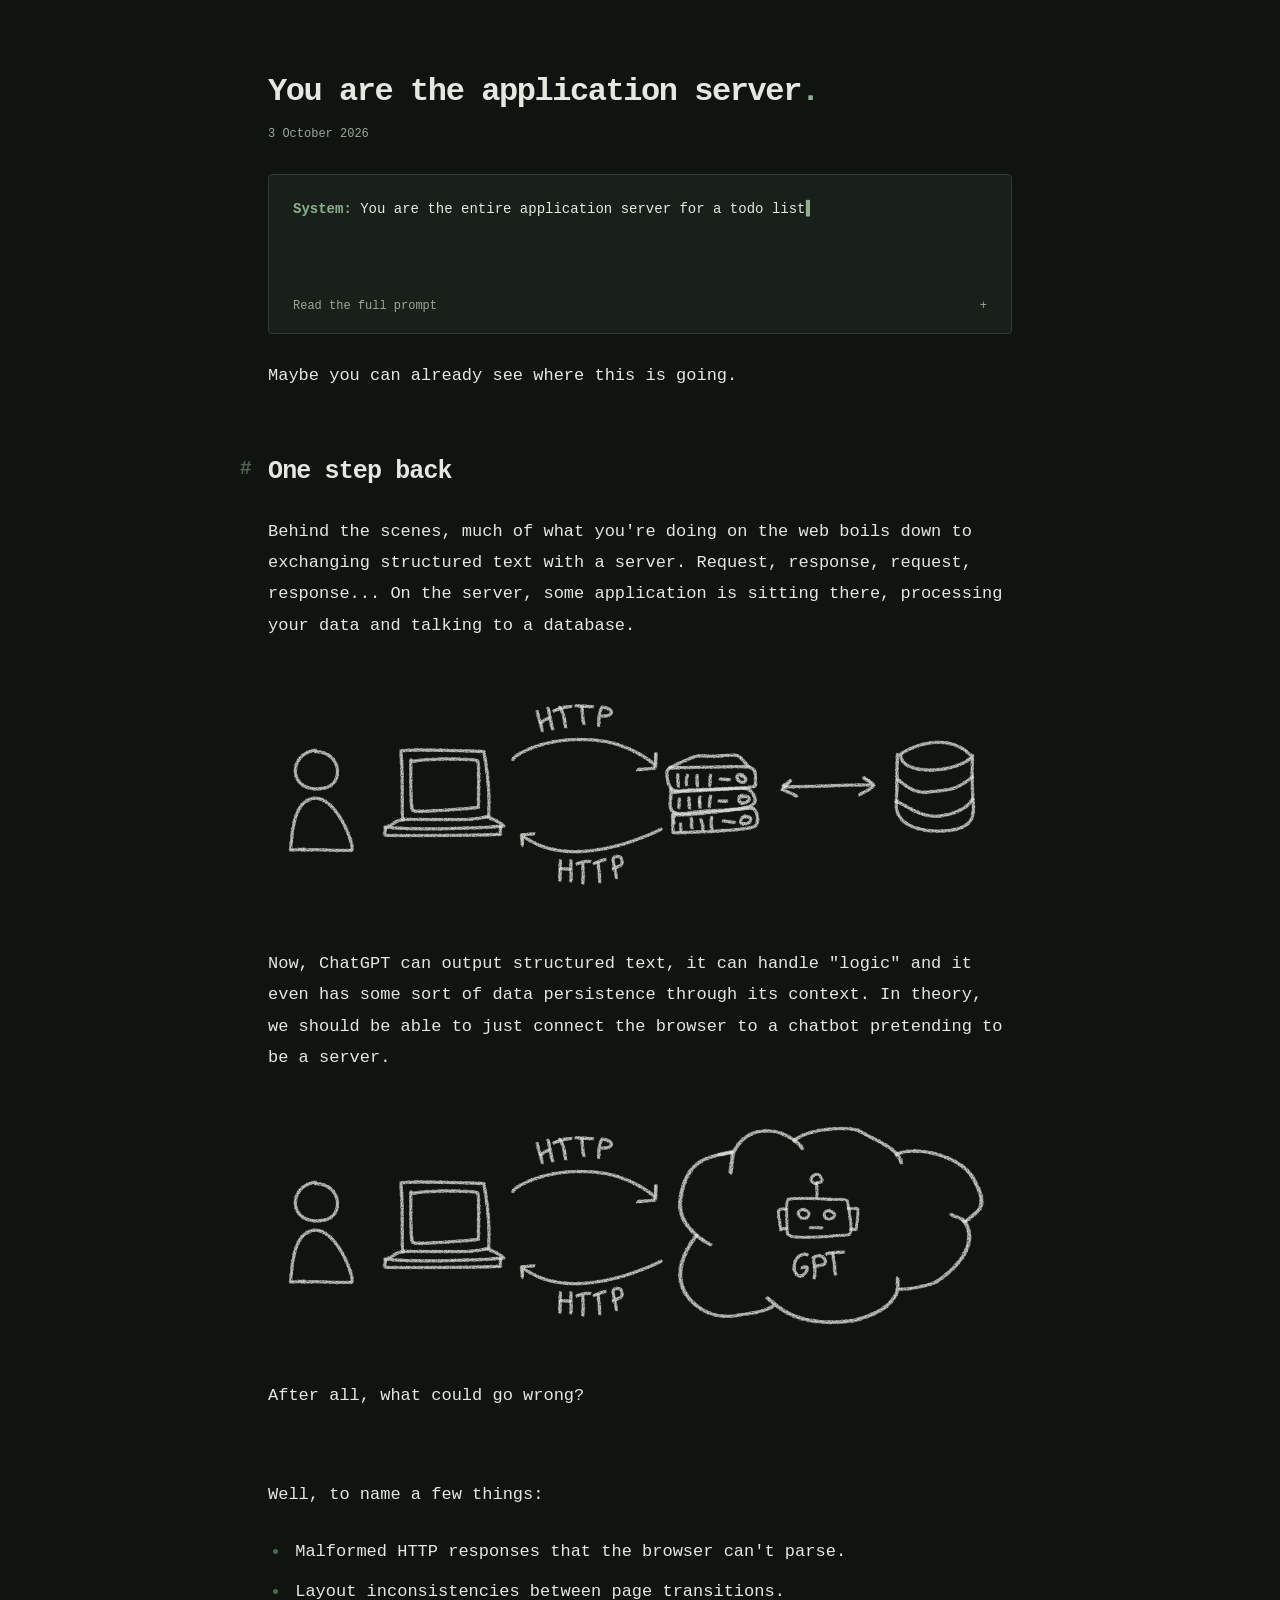
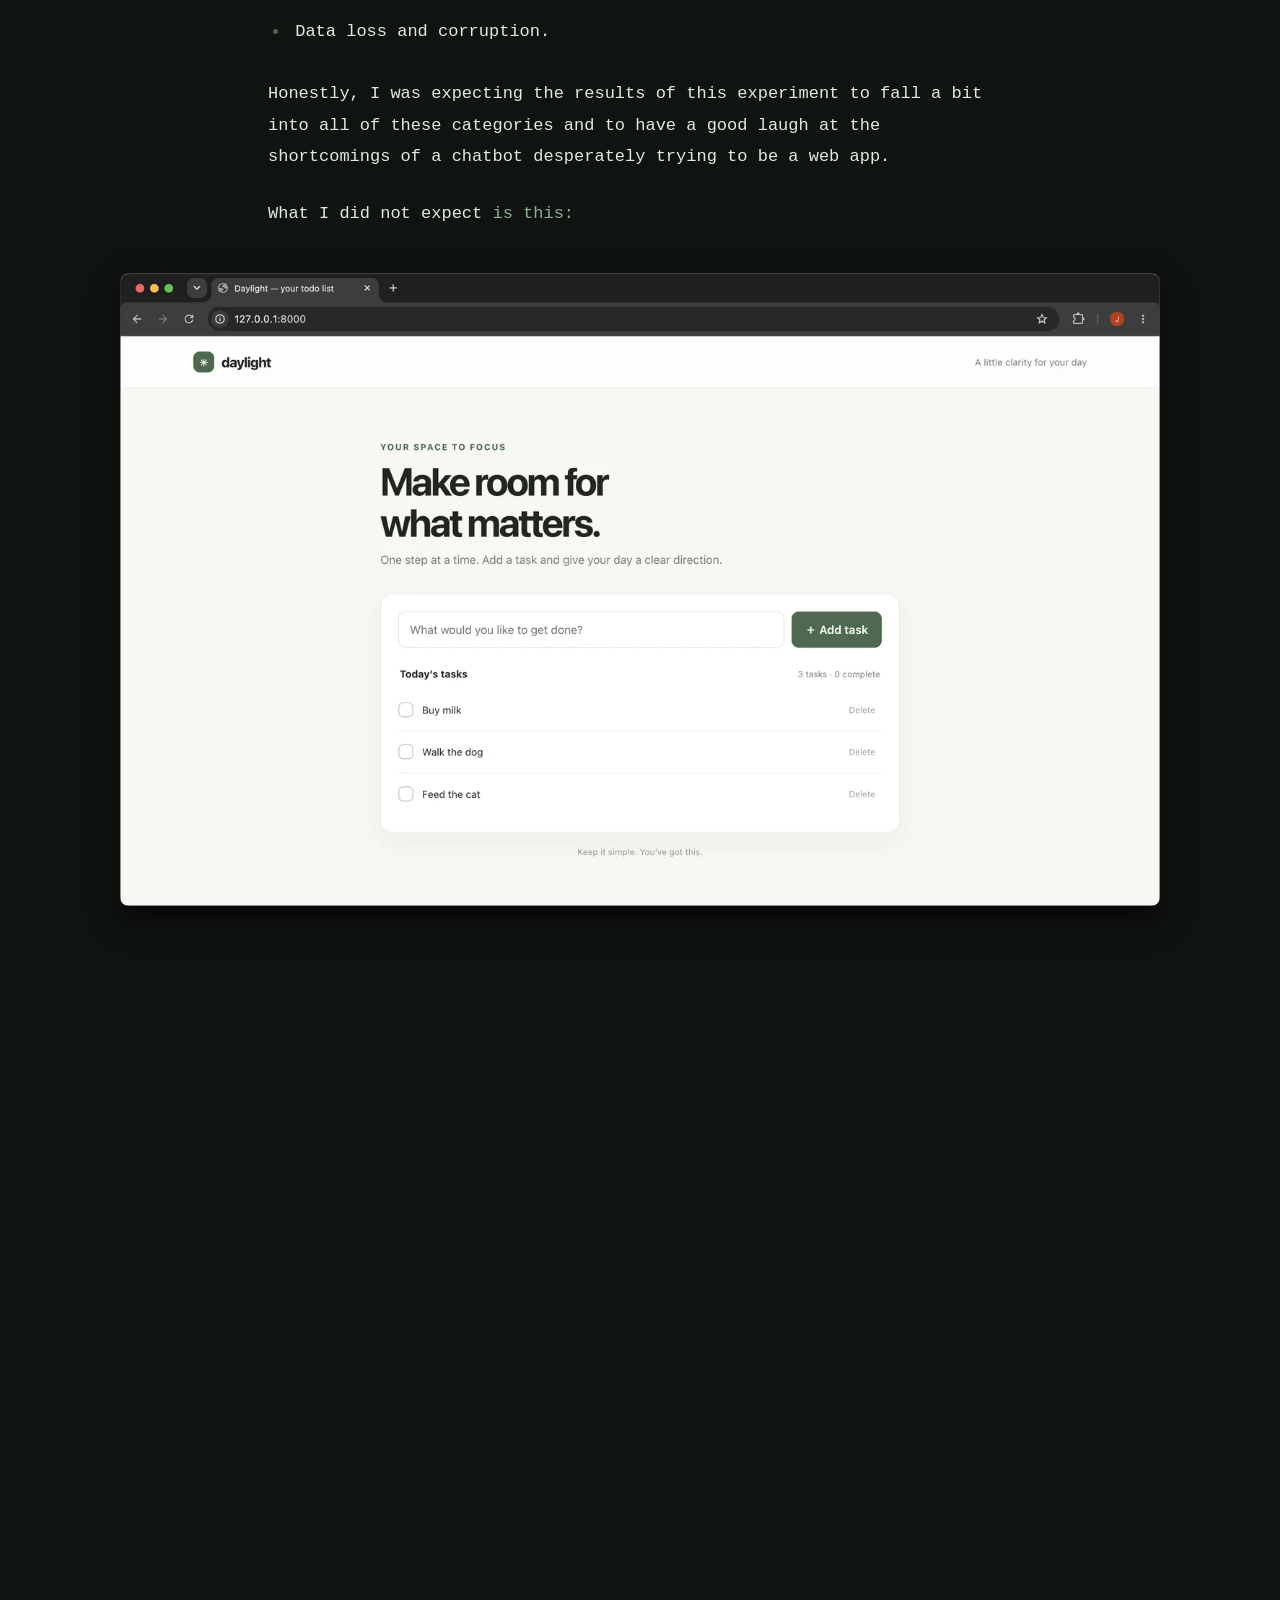
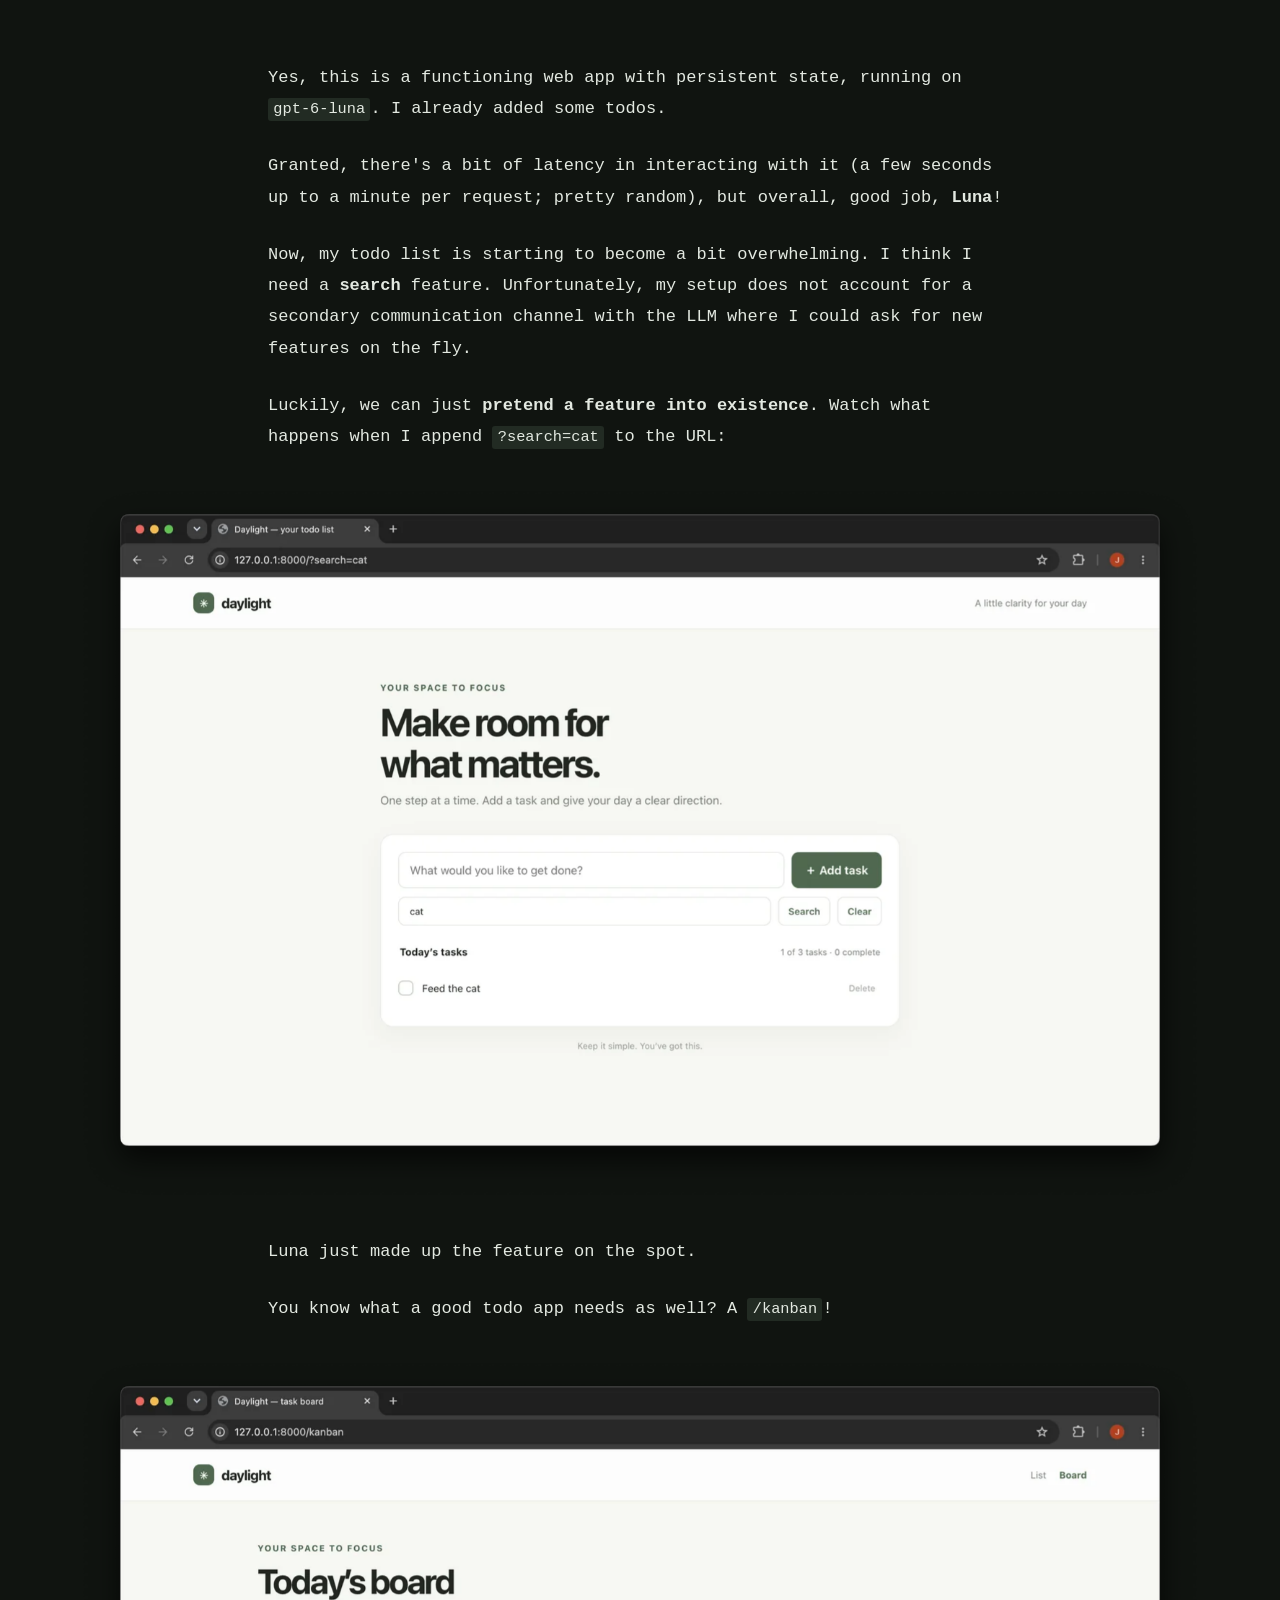
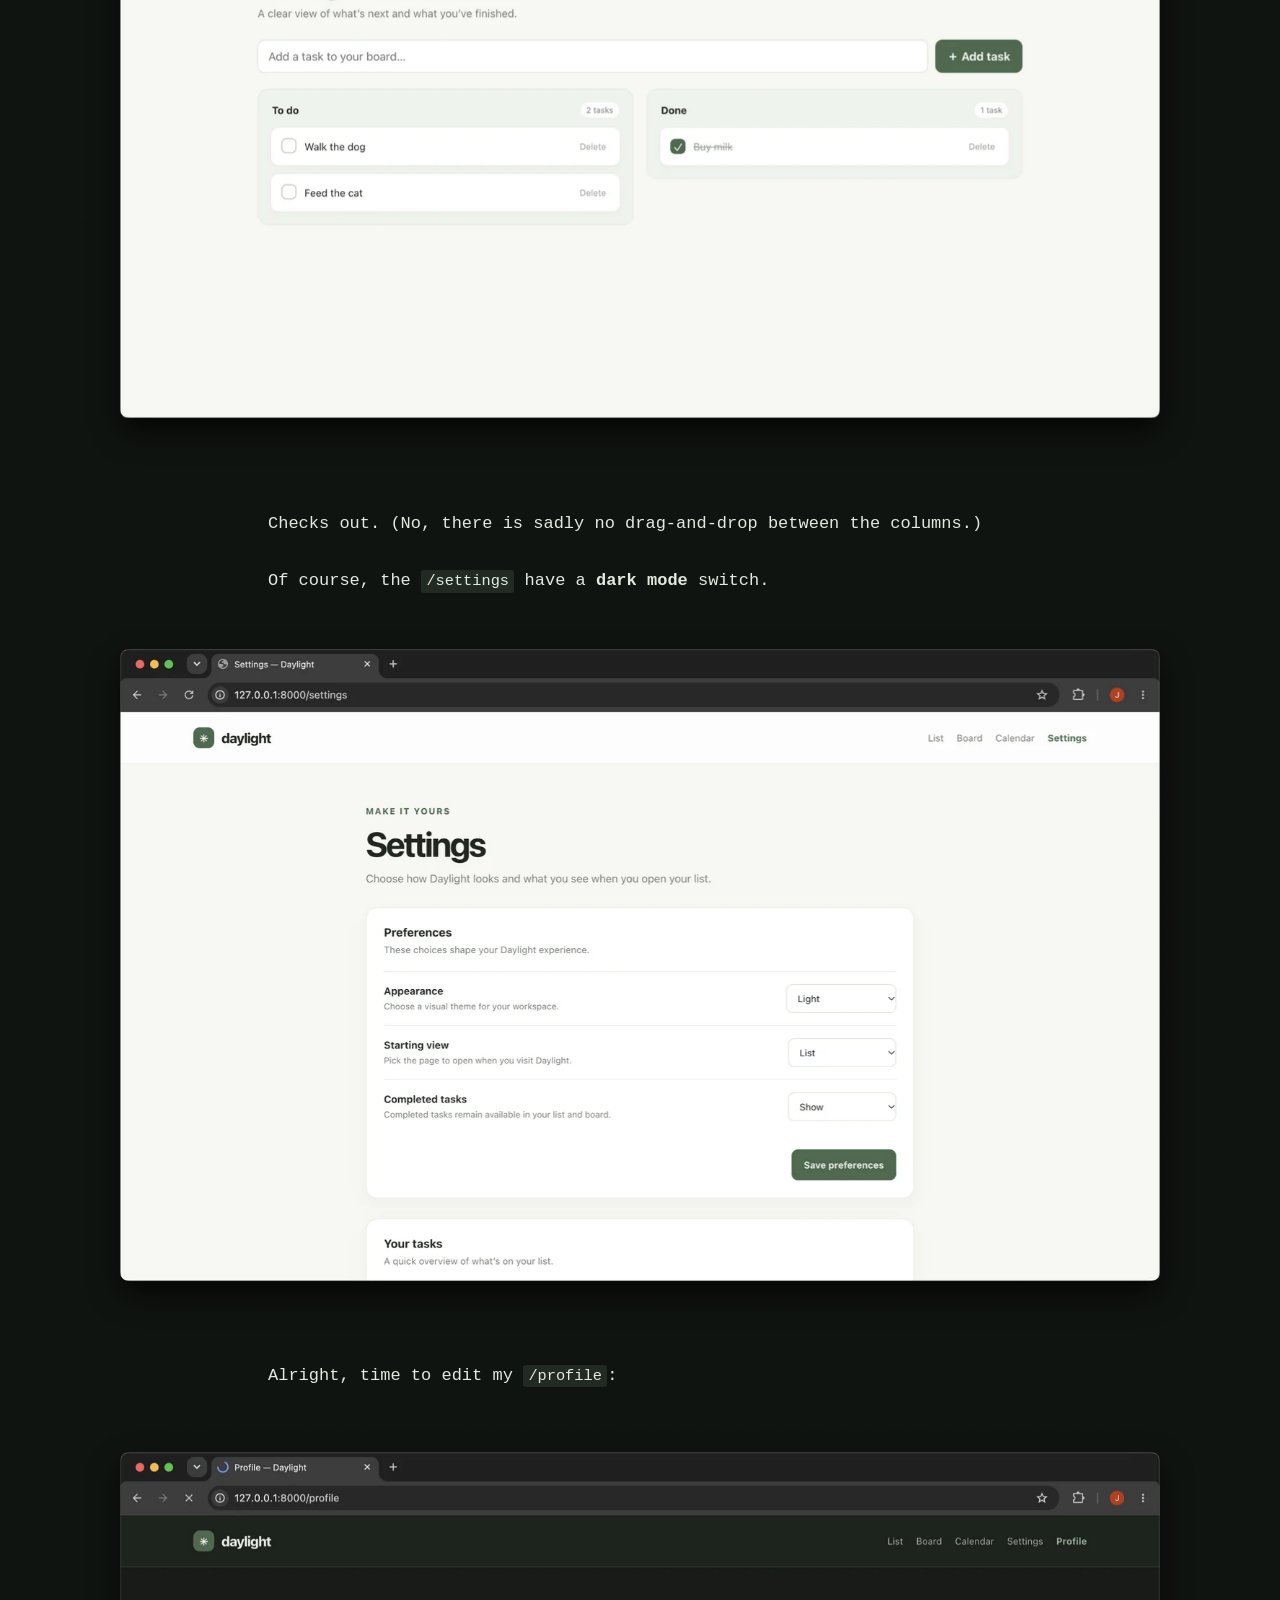
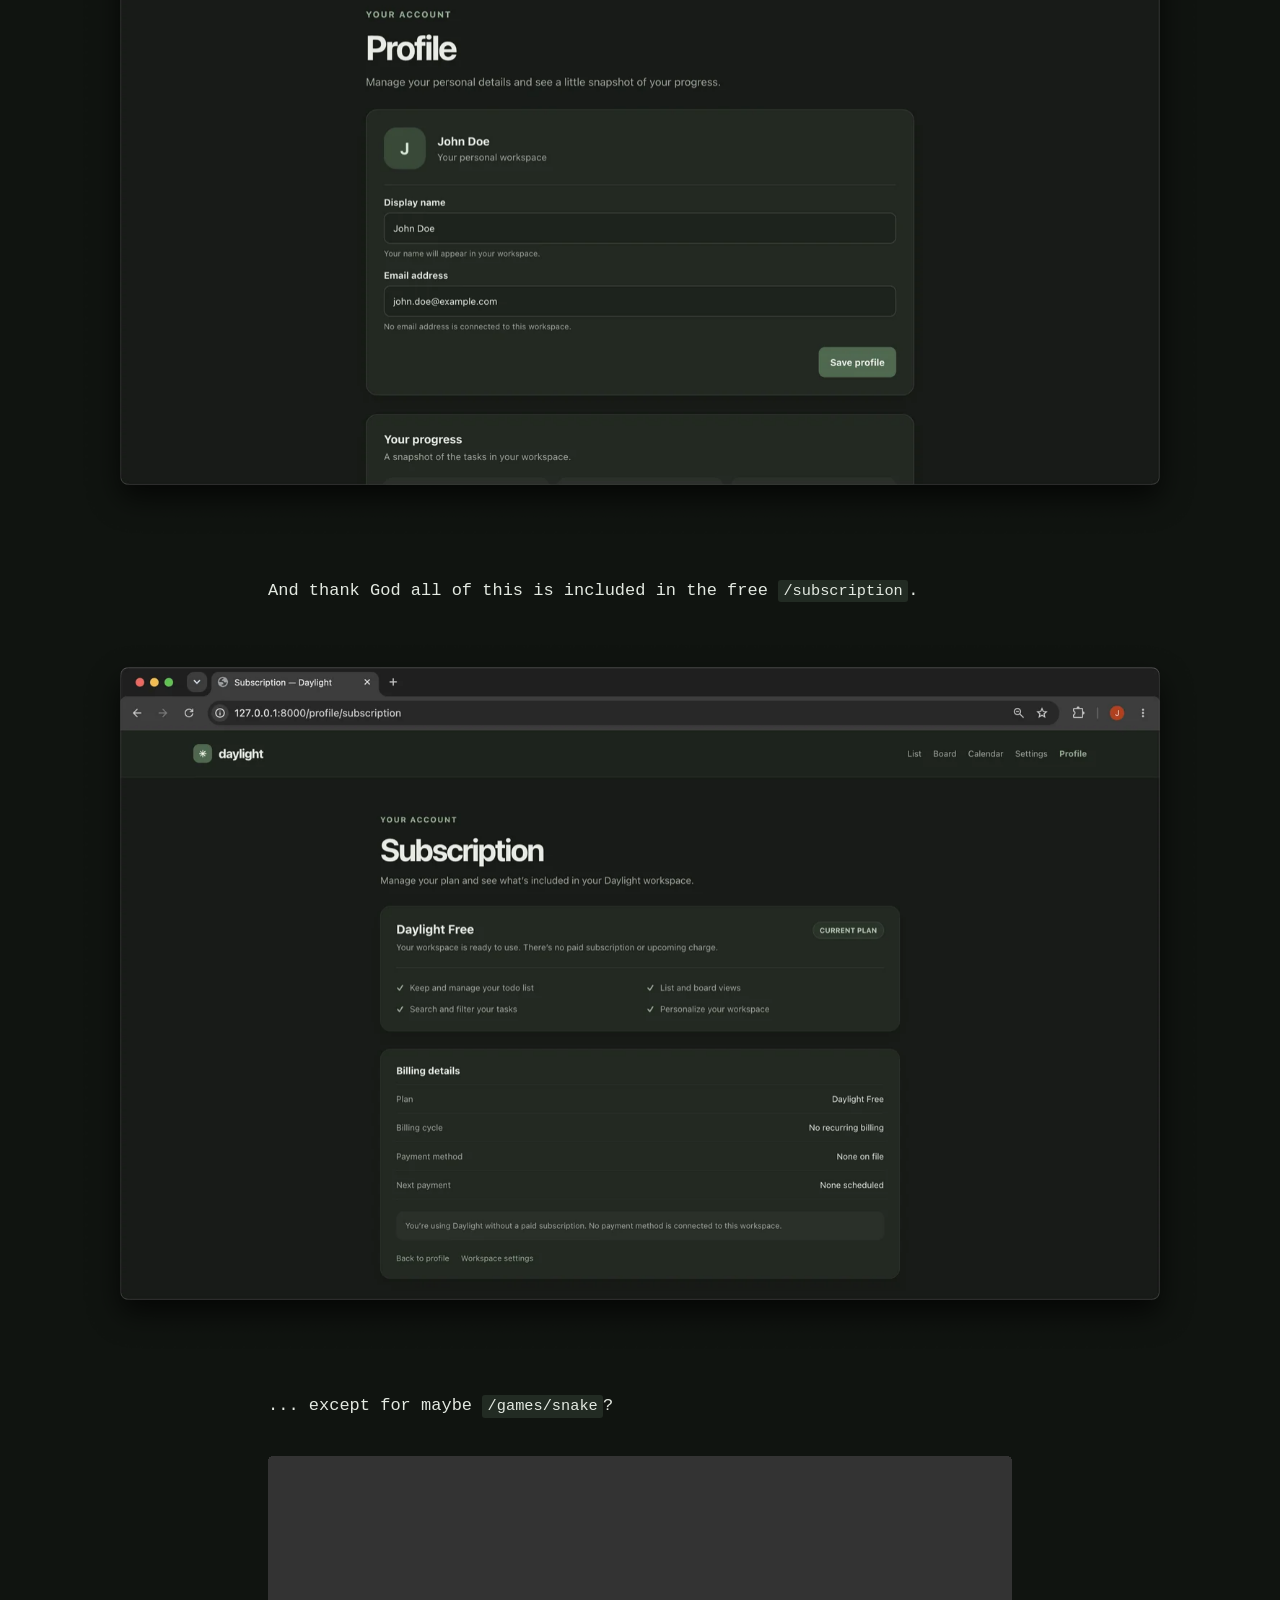
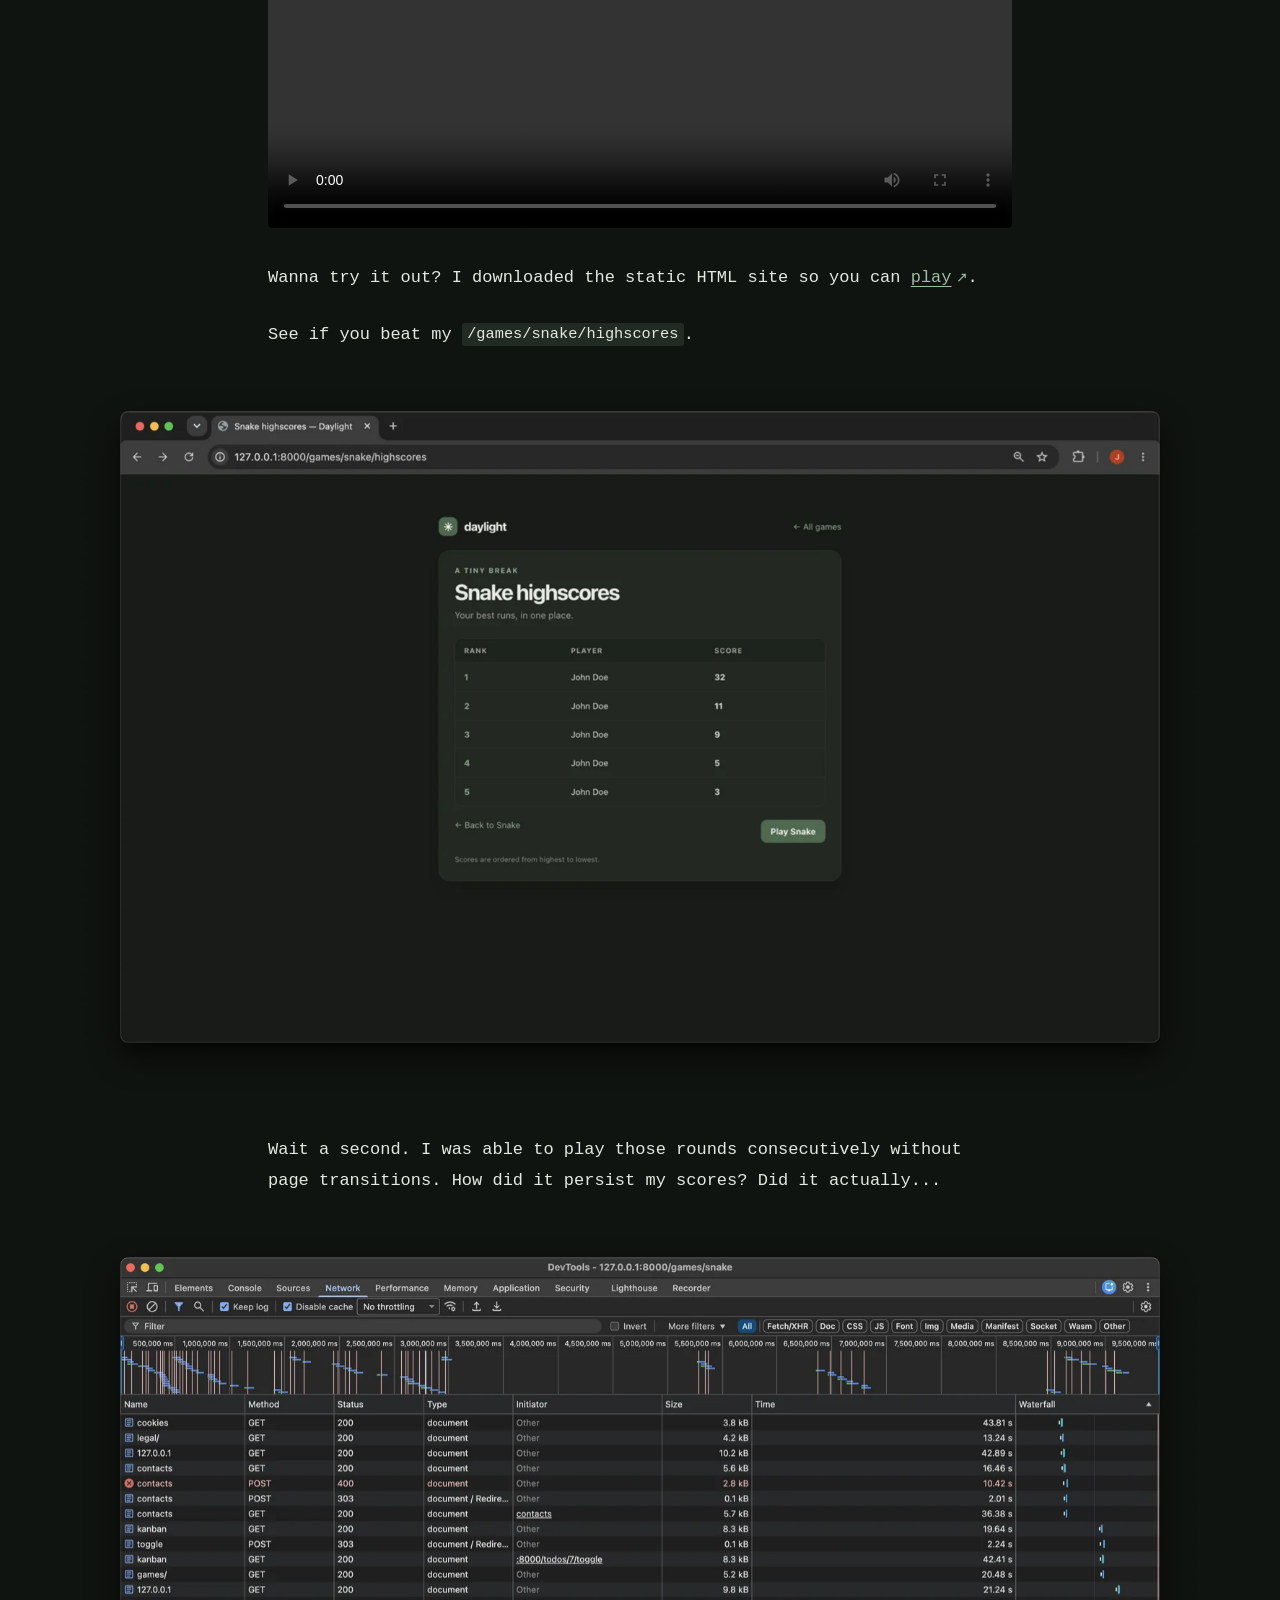
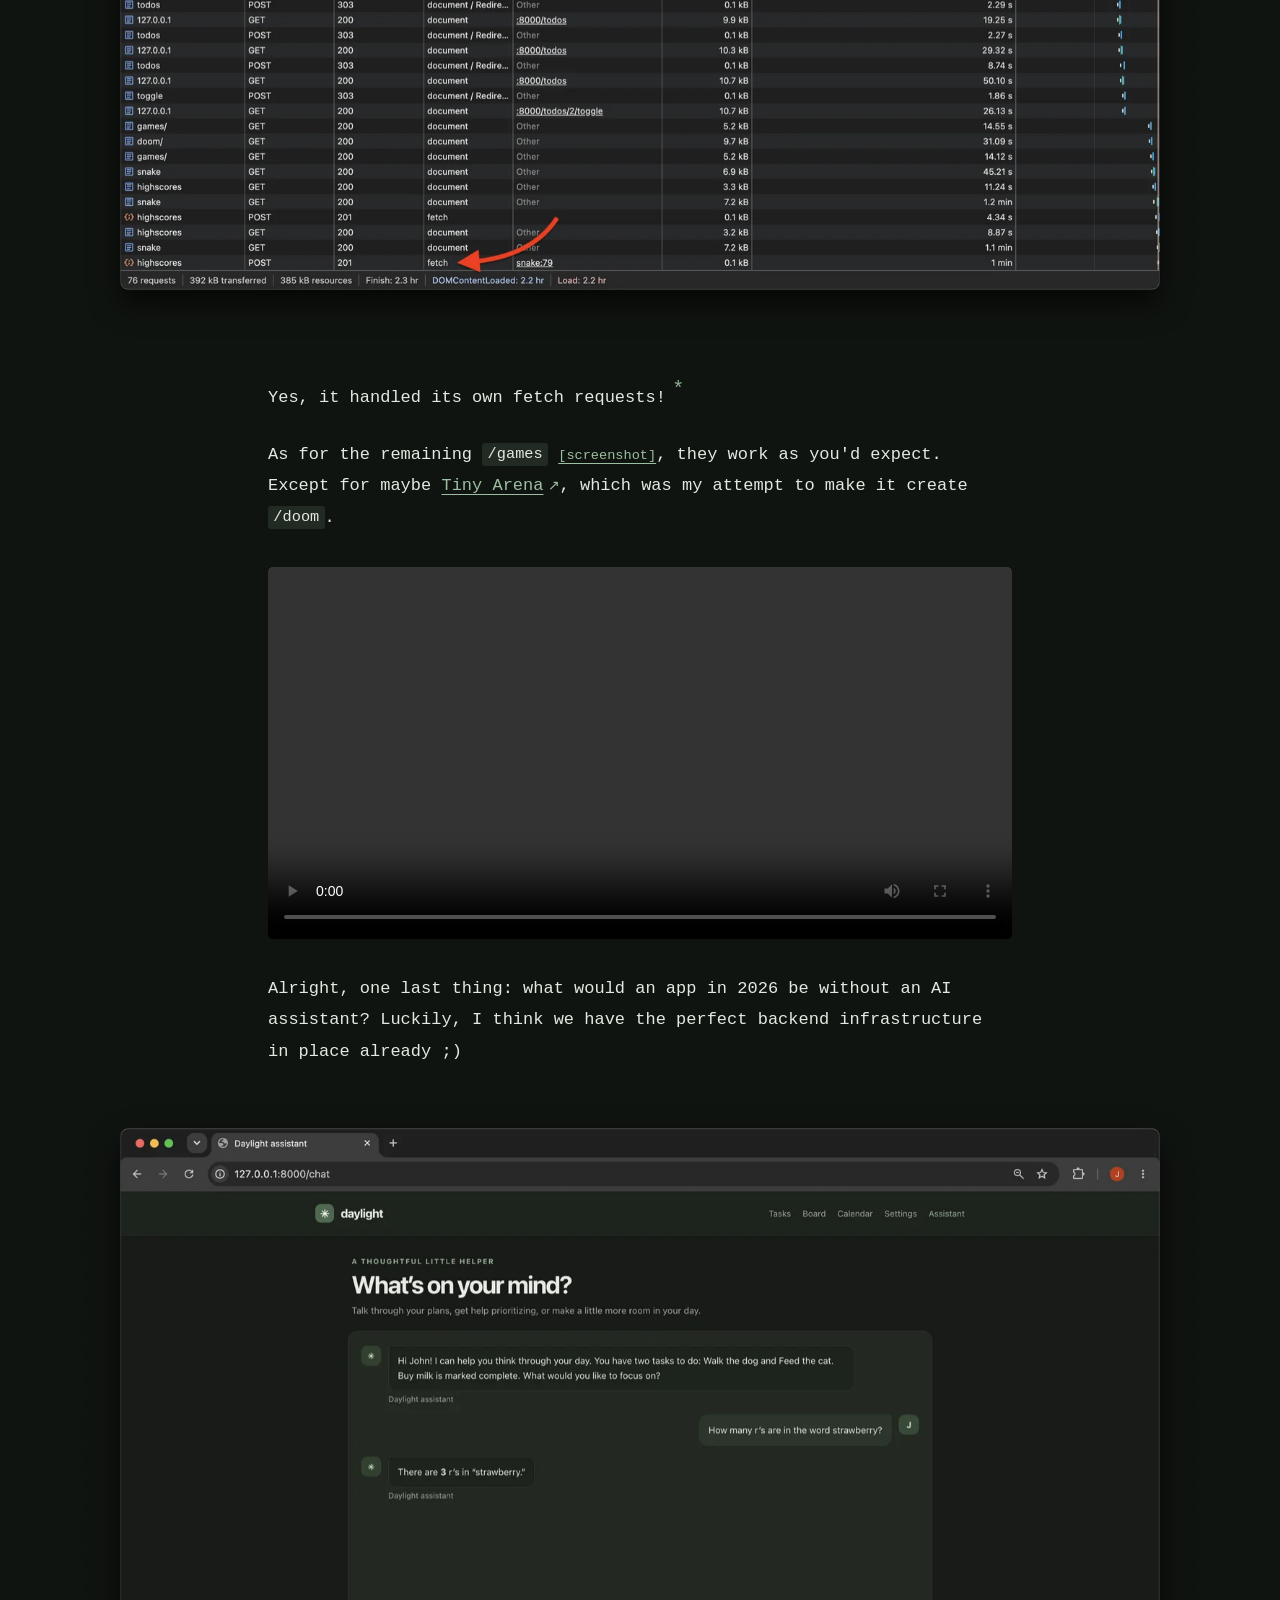
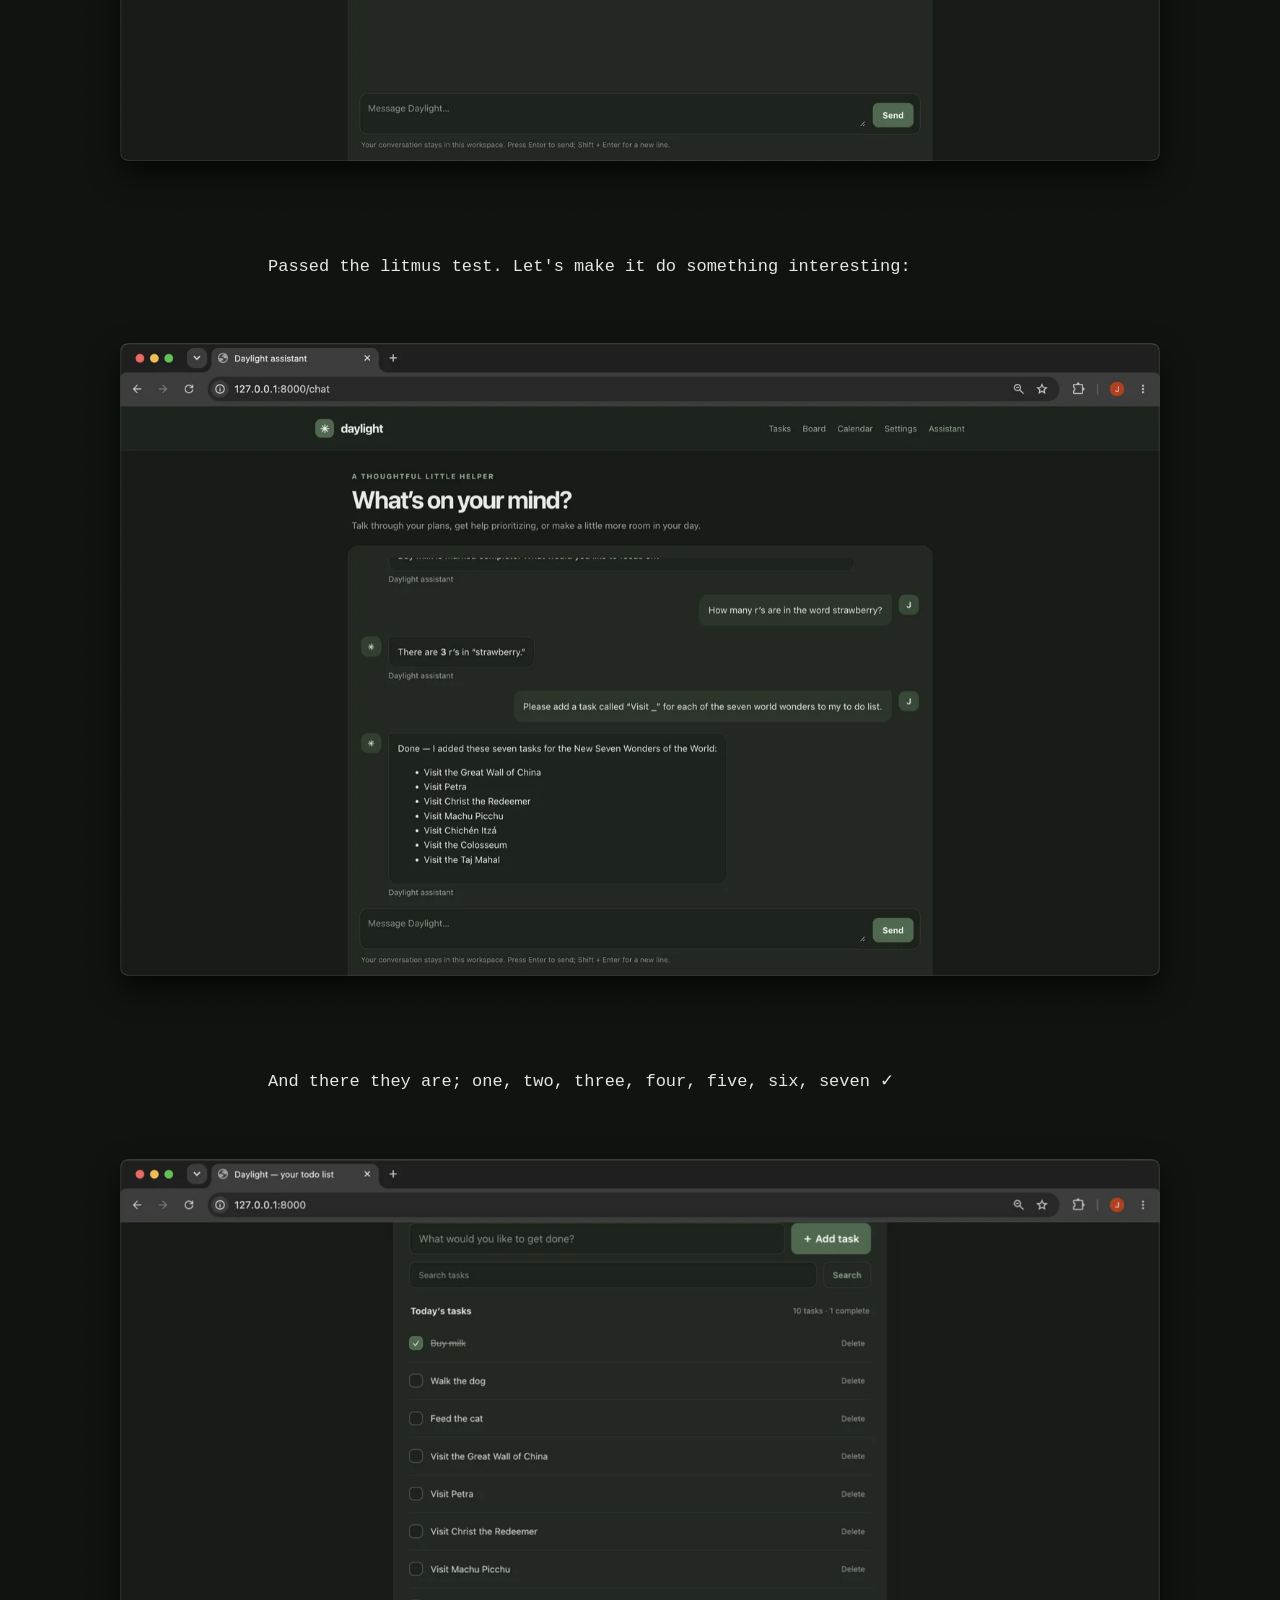
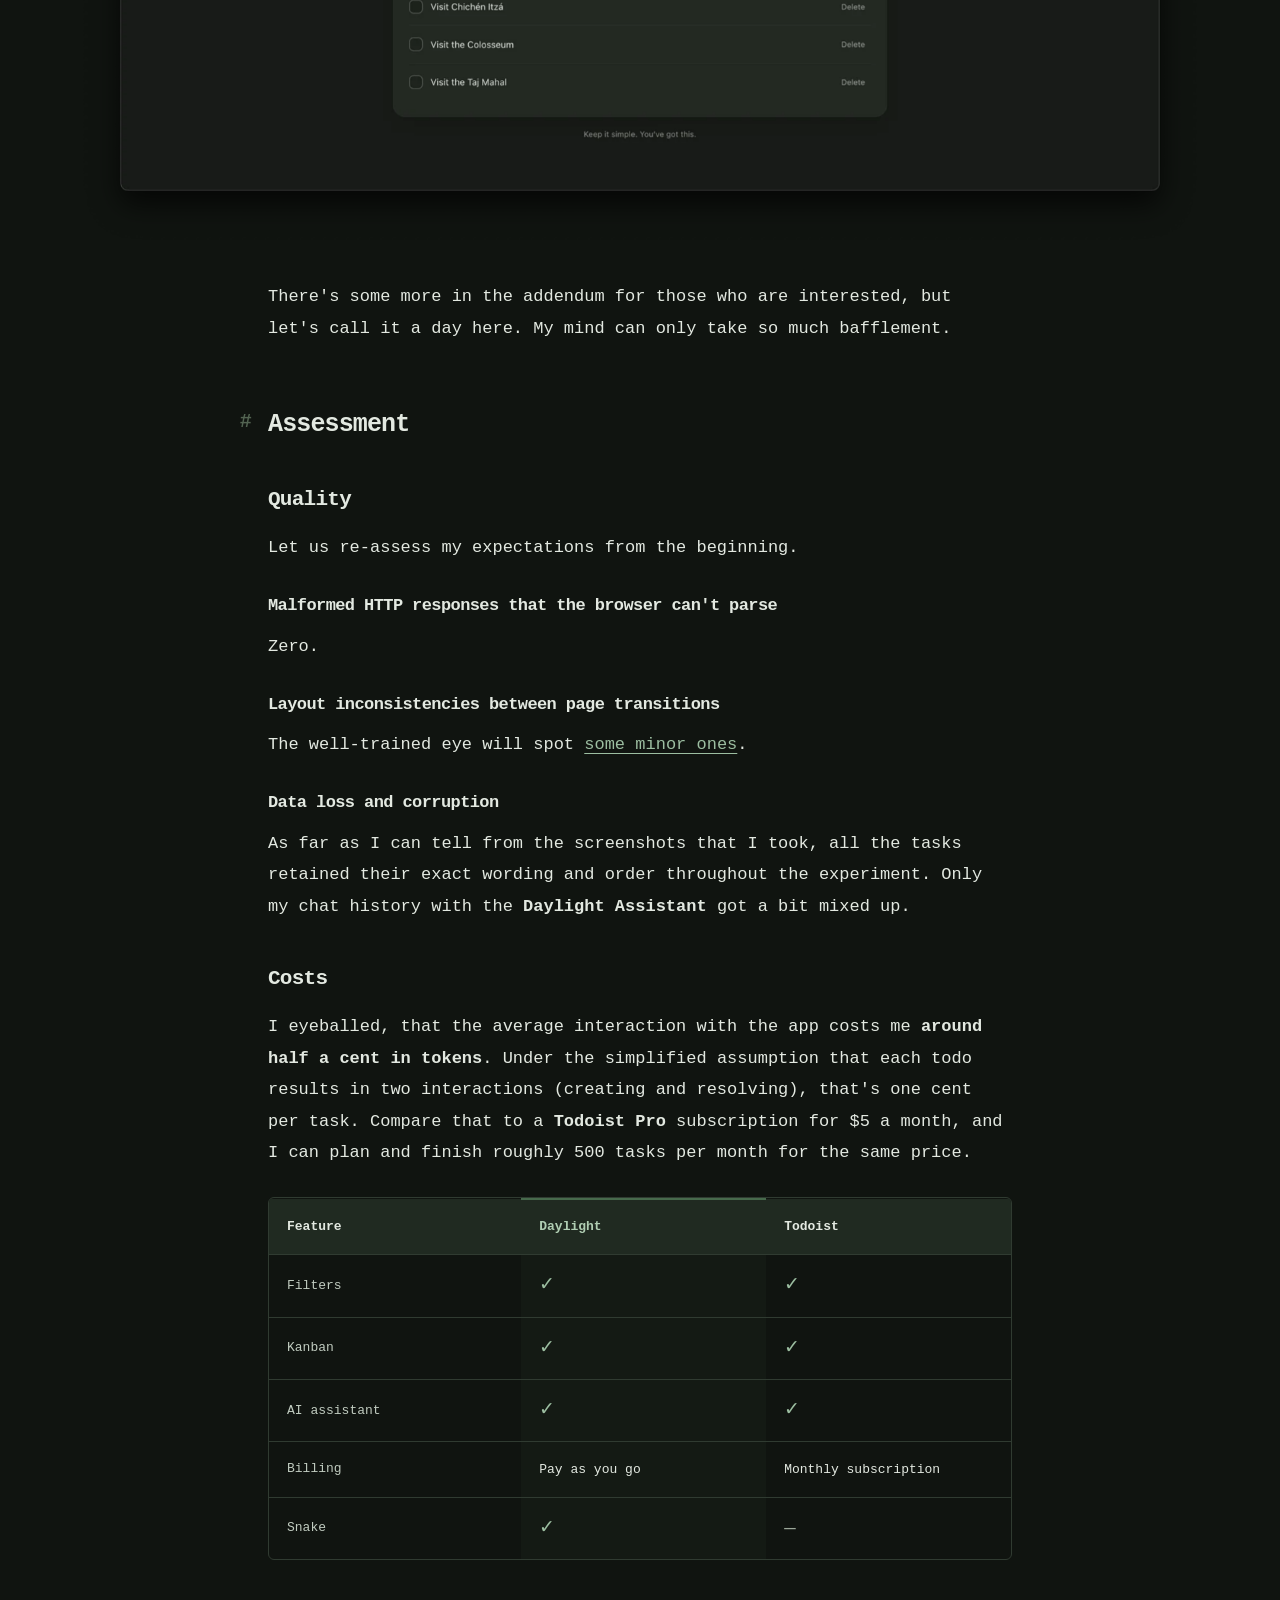
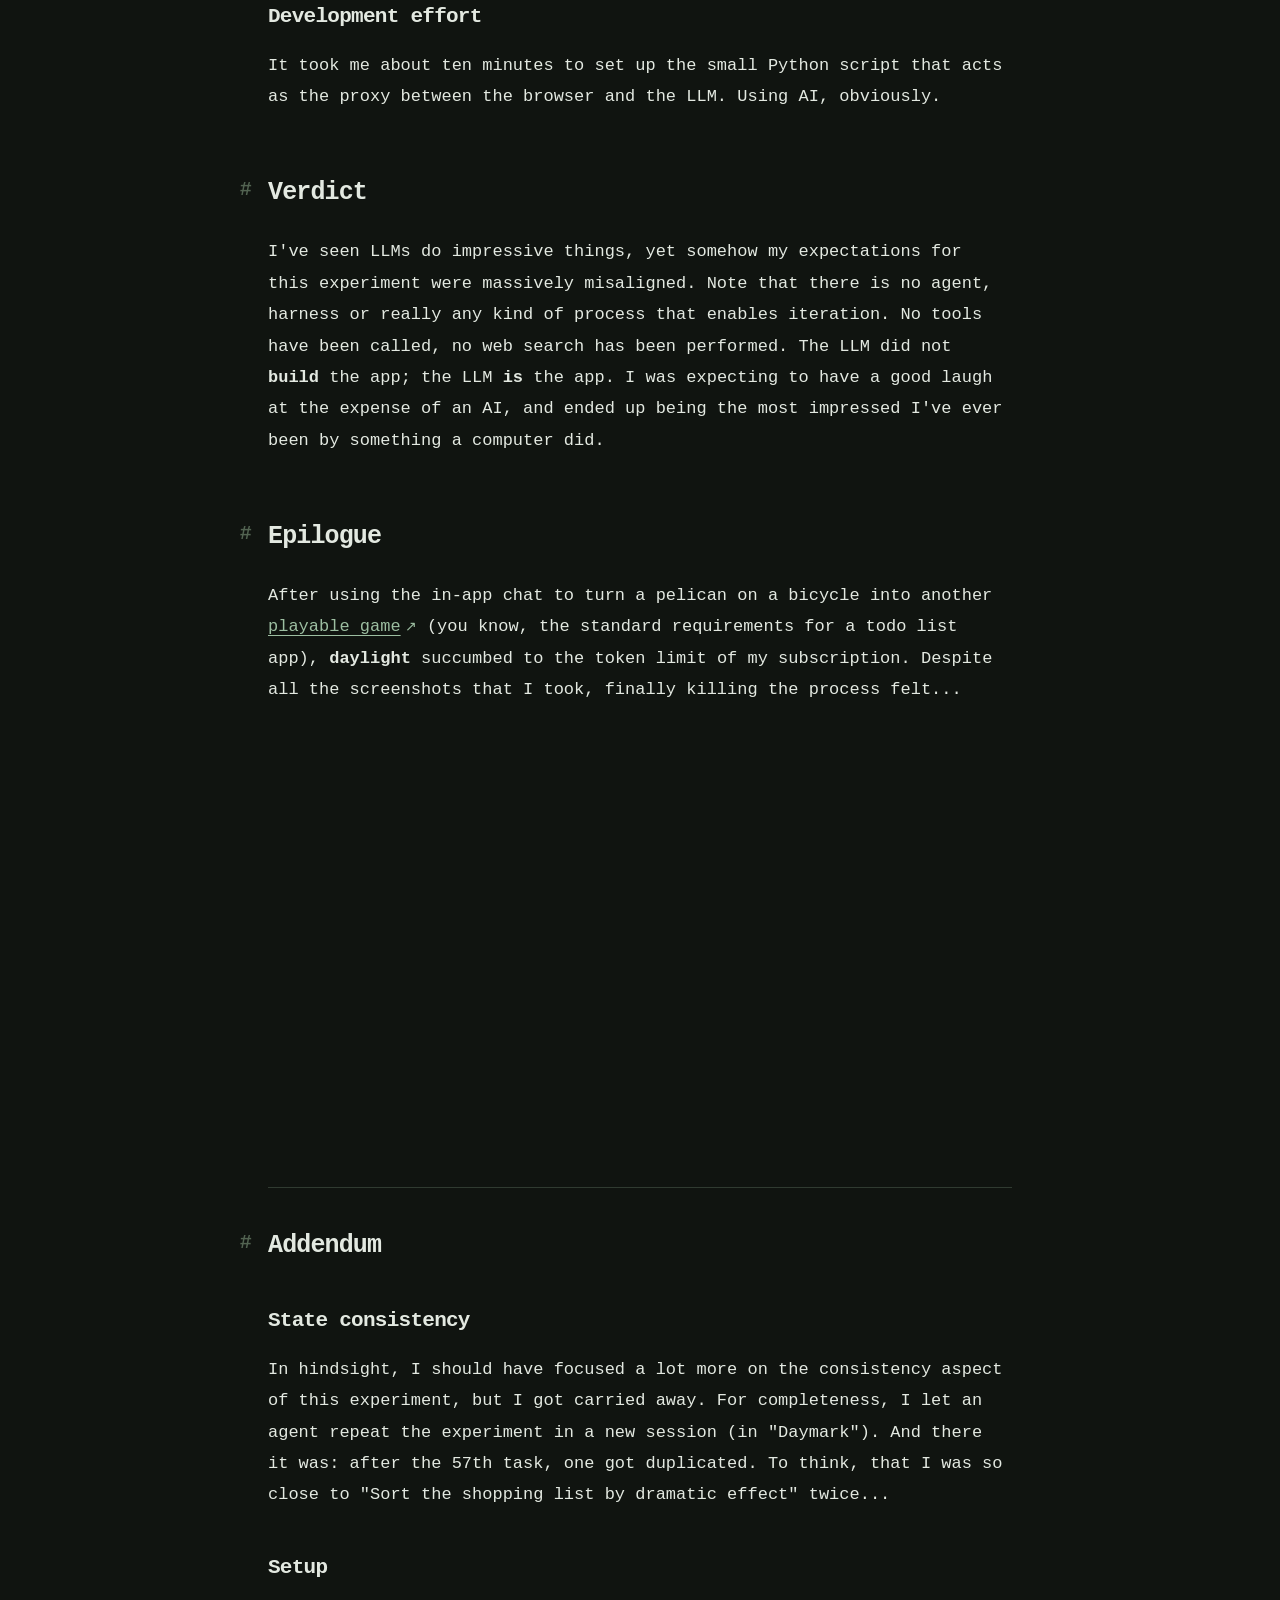
==== commit e74ae41e: "initial commit" ====
--- a/you-are-the-application-server/index.html
+++ b/you-are-the-application-server/index.html
@@ -15,7 +15,7 @@
       href="data:image/svg+xml,%3Csvg xmlns='http://www.w3.org/2000/svg' viewBox='0 0 32 32'%3E%3Crect width='32' height='32' rx='7' fill='%23476a4c'/%3E%3Cpath d='M16 7v18M8.2 11.5l15.6 9M23.8 11.5l-15.6 9' fill='none' stroke='%23fff' stroke-width='2.8' stroke-linecap='round'/%3E%3C/svg%3E"
     />
     <link rel="stylesheet" href="style.css?v=8467d29d7a" />
-    <script src="script.js?v=51bb3269f3" defer></script>
+    <script src="script.js?v=23acb96a25" defer></script>
   </head>
   <body>
     <a class="skip-link" href="#article">Skip to article</a>
@@ -221,46 +221,23 @@
           </div>
         </div>
         <p>Alright, time to edit my <code>/profile</code>:</p>
-        <div class="scroll-scene crossfade-scene">
-          <div class="scene-stage">
-            <div class="image-stack">
-              <figure class="screenshot before">
-                <a
-                  class="image-link"
-                  href="assets/images/profile.png"
-                  data-lightbox
-                  data-caption="The profile page created by visiting /profile."
-                  aria-label="Enlarge: The profile page created by visiting /profile."
-                  ><img
-                    src="assets/images/profile.webp"
-                    alt="The profile page created by visiting /profile."
-                    width="3104"
-                    height="1974"
-                    loading="lazy"
-                    decoding="async"
-                  /><span class="zoom-hint" aria-hidden="true">↗</span></a
-                >
-              </figure>
-              <figure class="screenshot after">
-                <a
-                  class="image-link"
-                  href="assets/images/profile-updated.png"
-                  data-lightbox
-                  data-caption="The profile after editing."
-                  aria-label="Enlarge: The profile after editing."
-                  ><img
-                    src="assets/images/profile-updated.webp"
-                    alt="The profile after editing."
-                    width="3104"
-                    height="1974"
-                    loading="lazy"
-                    decoding="async"
-                  /><span class="zoom-hint" aria-hidden="true">↗</span></a
-                >
-              </figure>
-            </div>
-          </div>
-        </div>
+        <figure class="screenshot">
+          <a
+            class="image-link"
+            href="assets/images/profile-updated.png"
+            data-lightbox
+            data-caption="The profile after editing."
+            aria-label="Enlarge: The profile after editing."
+            ><img
+              src="assets/images/profile-updated.webp"
+              alt="The profile after editing."
+              width="3104"
+              height="1974"
+              loading="lazy"
+              decoding="async"
+            /><span class="zoom-hint" aria-hidden="true">↗</span></a
+          >
+        </figure>
         <p>
           And thank God all of this is included in the free
           <code>/subscription</code>.
